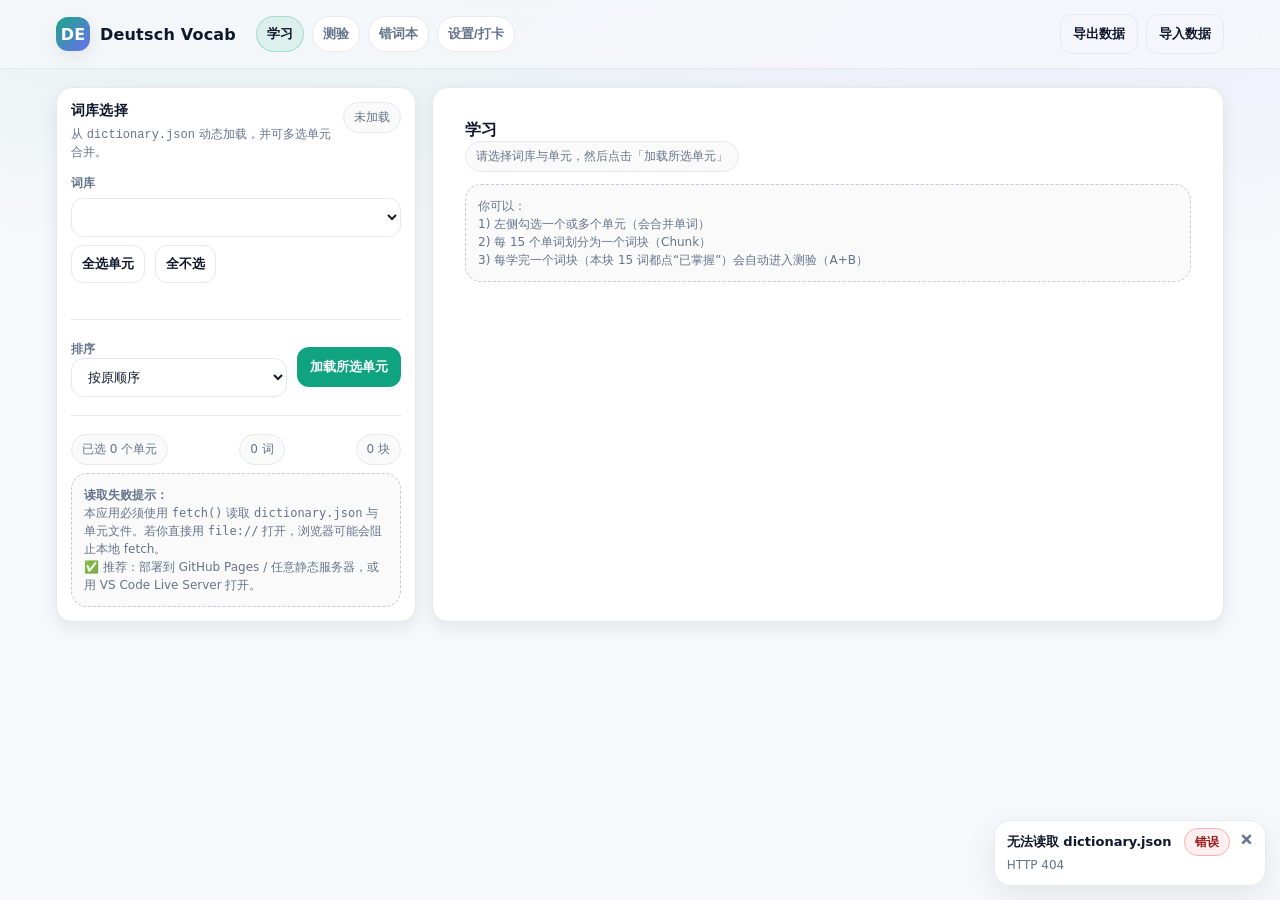
==== test/learn.html @ da299f9d "learn" ====
<!doctype html>
<html lang="zh-CN">
<head>
  <meta charset="utf-8" />
  <meta name="viewport" content="width=device-width,initial-scale=1" />
  <title>Deutsch Vocab · 德语背单词</title>
  <style>
    :root{
      --bg:#f7f8fb;
      --panel:#ffffff;
      --text:#0f172a;
      --muted:#64748b;
      --border:#e6e8ef;
      --shadow: 0 10px 30px rgba(2,6,23,.08);
      --shadow-sm: 0 6px 18px rgba(2,6,23,.08);
      --radius:16px;
      --radius-sm:12px;
      --accent:#10a37f;
      --danger:#ef4444;
      --warn:#f59e0b;
      --focus: 0 0 0 4px rgba(16,163,127,.18);
      --mono: ui-monospace, SFMono-Regular, Menlo, Monaco, Consolas, "Liberation Mono", "Courier New", monospace;
      --sans: ui-sans-serif, system-ui, -apple-system, Segoe UI, Roboto, Helvetica, Arial, "Apple Color Emoji", "Segoe UI Emoji";
    }

    *{box-sizing:border-box}
    html,body{height:100%}
    body{
      margin:0;
      font-family:var(--sans);
      color:var(--text);
      background: radial-gradient(1200px 600px at 20% -10%, rgba(16,163,127,.10), transparent 60%),
                  radial-gradient(1200px 600px at 80% -10%, rgba(99,102,241,.10), transparent 60%),
                  var(--bg);
    }

    .app{
      min-height:100%;
      display:flex;
      flex-direction:column;
    }

    /* Topbar */
    .topbar{
      position:sticky; top:0; z-index:20;
      background: rgba(247,248,251, .75);
      backdrop-filter: blur(10px);
      border-bottom: 1px solid var(--border);
    }
    .topbar-inner{
      max-width:1200px;
      margin:0 auto;
      padding:14px 16px;
      display:flex;
      align-items:center;
      gap:12px;
    }
    .brand{
      display:flex;
      align-items:center;
      gap:10px;
      font-weight:700;
      letter-spacing:.2px;
      white-space:nowrap;
    }
    .brand .logo{
      width:34px; height:34px;
      border-radius:12px;
      background: linear-gradient(135deg, rgba(16,163,127,.95), rgba(99,102,241,.95));
      box-shadow: var(--shadow-sm);
      display:grid; place-items:center;
      color:white;
      font-weight:800;
    }
    .tabs{
      margin-left:8px;
      display:flex;
      gap:8px;
      flex-wrap:wrap;
    }
    .tab{
      border:1px solid var(--border);
      background: var(--panel);
      padding:8px 10px;
      border-radius:999px;
      color:var(--muted);
      font-weight:600;
      cursor:pointer;
      transition: transform .12s ease, box-shadow .12s ease, background .12s ease, color .12s ease;
      user-select:none;
    }
    .tab:hover{ transform: translateY(-1px); box-shadow: var(--shadow-sm); }
    .tab[aria-selected="true"]{
      background: rgba(16,163,127,.10);
      border-color: rgba(16,163,127,.25);
      color: var(--text);
    }
    .top-actions{
      margin-left:auto;
      display:flex;
      gap:8px;
      align-items:center;
      flex-wrap:wrap;
      justify-content:flex-end;
    }

    /* Layout */
    .main{
      max-width:1200px;
      width:100%;
      margin:0 auto;
      padding:18px 16px 40px;
      display:grid;
      grid-template-columns: 360px 1fr;
      gap:16px;
    }

    @media (max-width: 980px){
      .main{ grid-template-columns: 1fr; }
      .topbar-inner{ gap:10px; }
      .tabs{ margin-left:0; }
      .top-actions{ width:100%; justify-content:flex-start; }
    }

    /* Panels / Cards */
    .panel{
      background: var(--panel);
      border:1px solid var(--border);
      border-radius: var(--radius);
      box-shadow: var(--shadow-sm);
    }
    .panel .hd{
      padding:14px 14px 0;
      display:flex;
      align-items:flex-start;
      justify-content:space-between;
      gap:12px;
    }
    .panel .hd h2{
      margin:0;
      font-size:14px;
      letter-spacing:.2px;
    }
    .panel .hd .sub{
      margin:6px 0 0;
      color:var(--muted);
      font-size:12px;
      line-height:1.4;
    }
    .panel .bd{ padding:14px; }

    .row{ display:flex; gap:10px; align-items:center; flex-wrap:wrap; }
    .col{ display:flex; flex-direction:column; gap:8px; }

    label{ font-size:12px; color:var(--muted); font-weight:600; }
    select, input[type="number"], input[type="text"]{
      width:100%;
      border:1px solid var(--border);
      border-radius: 12px;
      padding:10px 12px;
      background: white;
      outline:none;
      transition: box-shadow .12s ease, border-color .12s ease, transform .12s ease;
      color: var(--text);
    }
    select:focus, input:focus{
      border-color: rgba(16,163,127,.45);
      box-shadow: var(--focus);
    }

    button{
      border:1px solid var(--border);
      background: var(--panel);
      padding:10px 12px;
      border-radius: 12px;
      cursor:pointer;
      font-weight:650;
      color: var(--text);
      transition: transform .12s ease, box-shadow .12s ease, background .12s ease, border-color .12s ease, opacity .12s ease;
      user-select:none;
    }
    button:hover{ transform: translateY(-1px); box-shadow: var(--shadow-sm); }
    button:active{ transform: translateY(0px); box-shadow: none; }
    button:disabled{ opacity:.55; cursor:not-allowed; transform:none; box-shadow:none; }

    .btn-primary{
      background: var(--accent);
      border-color: rgba(16,163,127,.65);
      color:white;
    }
    .btn-primary:hover{ background: #0f946f; }
    .btn-danger{
      background: rgba(239,68,68,.10);
      border-color: rgba(239,68,68,.35);
      color:#b91c1c;
    }
    .btn-ghost{
      background: transparent;
    }

    /* Sidebar */
    .units{
      margin-top:10px;
      display:flex;
      flex-direction:column;
      gap:8px;
      max-height: 360px;
      overflow:auto;
      padding-right:6px;
    }
    .unit{
      border:1px solid var(--border);
      border-radius: 14px;
      padding:10px 10px;
      display:flex;
      gap:10px;
      align-items:flex-start;
      justify-content:space-between;
      transition: background .12s ease, border-color .12s ease;
    }
    .unit:hover{ background: rgba(2,6,23,.02); }
    .unit .left{
      display:flex;
      gap:10px;
      align-items:flex-start;
      min-width:0;
    }
    .unit input{ margin-top:2px; }
    .unit .meta{ min-width:0; }
    .unit .name{ font-weight:750; font-size:13px; white-space:nowrap; overflow:hidden; text-overflow:ellipsis; }
    .unit .desc{ margin-top:4px; color:var(--muted); font-size:12px; line-height:1.3; }
    .pill{
      white-space:nowrap;
      font-size:12px;
      color:var(--muted);
      border:1px solid var(--border);
      border-radius:999px;
      padding:6px 10px;
      background: rgba(2,6,23,.02);
    }
    .pill.ok{ color:#065f46; border-color: rgba(16,163,127,.35); background: rgba(16,163,127,.08); }
    .pill.bad{ color:#991b1b; border-color: rgba(239,68,68,.35); background: rgba(239,68,68,.08); }
    .pill.warn{ color:#7c2d12; border-color: rgba(245,158,11,.35); background: rgba(245,158,11,.10); }

    .divider{
      height:1px;
      background: var(--border);
      margin:10px 0;
    }

    /* Content */
    .content{
      padding:0;
      overflow:hidden;
    }
    .content .view{
      padding:16px;
    }
    .view-title{
      display:flex;
      gap:10px;
      align-items:flex-start;
      justify-content:space-between;
      flex-wrap:wrap;
      margin-bottom:12px;
    }
    .view-title h1{
      margin:0;
      font-size:16px;
      letter-spacing:.2px;
    }
    .view-title .meta{
      display:flex;
      gap:8px;
      flex-wrap:wrap;
      align-items:center;
      justify-content:flex-end;
    }

    /* Progress bar */
    .progress{
      width:100%;
      height:10px;
      border-radius:999px;
      background: rgba(2,6,23,.06);
      overflow:hidden;
      border:1px solid rgba(2,6,23,.06);
    }
    .progress > div{
      height:100%;
      width:0%;
      border-radius:999px;
      background: linear-gradient(90deg, rgba(16,163,127,.95), rgba(99,102,241,.85));
      transition: width .22s ease;
    }

    /* Word cards grid */
    .words{
      display:grid;
      grid-template-columns: repeat(3, minmax(0, 1fr));
      gap:10px;
    }
    @media (max-width: 980px){
      .words{ grid-template-columns: repeat(2, minmax(0, 1fr)); }
    }
    @media (max-width: 560px){
      .words{ grid-template-columns: 1fr; }
    }

    .word-card{
      border:1px solid var(--border);
      border-radius: 18px;
      background: white;
      box-shadow: none;
      padding:12px;
      transition: transform .12s ease, box-shadow .12s ease, border-color .12s ease;
      cursor:default;
      min-height: 110px;
      display:flex;
      flex-direction:column;
      gap:10px;
    }
    .word-card:hover{ transform: translateY(-1px); box-shadow: var(--shadow-sm); }
    .word-top{
      display:flex;
      gap:10px;
      align-items:flex-start;
      justify-content:space-between;
      cursor:pointer;
      user-select:none;
    }
    .word-de{
      font-weight:800;
      letter-spacing:.2px;
      line-height:1.15;
      font-size:15px;
      padding-right:10px;
      word-break: break-word;
    }
    .word-tags{ display:flex; gap:6px; flex-wrap:wrap; justify-content:flex-end; }
    .tag{
      font-size:11px;
      padding:4px 8px;
      border-radius:999px;
      border:1px solid var(--border);
      color:var(--muted);
      background: rgba(2,6,23,.02);
      white-space:nowrap;
    }
    .tag.learned{ color:#065f46; border-color: rgba(16,163,127,.35); background: rgba(16,163,127,.08); }
    .tag.wrong{ color:#991b1b; border-color: rgba(239,68,68,.35); background: rgba(239,68,68,.08); }

    .word-trans{
      display:none;
      color: var(--muted);
      font-size:12px;
      line-height:1.45;
      border-top:1px dashed rgba(100,116,139,.25);
      padding-top:10px;
      word-break: break-word;
    }
    .word-card.open .word-trans{ display:block; }

    .word-actions{
      margin-top:auto;
      display:flex;
      gap:8px;
      flex-wrap:wrap;
    }
    .btn-small{
      padding:9px 10px;
      border-radius: 12px;
      font-size: 13px;
    }
    .btn-learned{
      background: rgba(16,163,127,.10);
      border-color: rgba(16,163,127,.35);
      color:#065f46;
    }
    .btn-learned[disabled]{
      opacity:1;
      background: rgba(16,163,127,.14);
      border-color: rgba(16,163,127,.40);
      color:#065f46;
    }

    /* Quiz */
    .quiz-wrap{
      display:flex;
      flex-direction:column;
      gap:12px;
    }
    .quiz-card{
      border:1px solid var(--border);
      border-radius: var(--radius);
      background: white;
      box-shadow: var(--shadow-sm);
      padding:16px;
    }
    .quiz-head{
      display:flex;
      gap:12px;
      align-items:flex-start;
      justify-content:space-between;
      flex-wrap:wrap;
    }
    .quiz-head .title{
      margin:0;
      font-size:14px;
      font-weight:850;
      letter-spacing:.15px;
    }
    .quiz-head .small{
      color:var(--muted);
      font-size:12px;
      margin-top:6px;
    }
    .quiz-prompt{
      margin-top:10px;
      padding:14px;
      border:1px solid rgba(2,6,23,.06);
      border-radius: 16px;
      background: rgba(2,6,23,.02);
      font-family: var(--sans);
      font-weight:800;
      letter-spacing:.2px;
      line-height:1.25;
      font-size:16px;
      word-break: break-word;
    }
    .choices{
      margin-top:12px;
      display:grid;
      grid-template-columns: repeat(2, minmax(0, 1fr));
      gap:10px;
    }
    @media (max-width: 560px){
      .choices{ grid-template-columns: 1fr; }
    }
    .choice{
      text-align:left;
      padding:12px 12px;
      border-radius: 16px;
      border:1px solid var(--border);
      background: white;
      color: var(--text);
      font-weight:650;
      line-height:1.35;
      min-height: 48px;
      display:flex;
      align-items:center;
      gap:10px;
    }
    .choice .idx{
      width:26px; height:26px;
      border-radius:10px;
      border:1px solid var(--border);
      display:grid; place-items:center;
      color:var(--muted);
      font-weight:800;
      font-size:12px;
      flex:0 0 auto;
      background: rgba(2,6,23,.02);
    }
    .choice.correct{
      border-color: rgba(16,163,127,.45);
      background: rgba(16,163,127,.10);
    }
    .choice.wrong{
      border-color: rgba(239,68,68,.45);
      background: rgba(239,68,68,.10);
    }
    .choice.disabled{
      opacity:.55;
      cursor:not-allowed;
    }

    .summary-list{
      display:flex;
      flex-direction:column;
      gap:8px;
      margin-top:10px;
    }
    .summary-item{
      border:1px solid var(--border);
      border-radius: 14px;
      padding:10px 12px;
      display:flex;
      gap:10px;
      align-items:flex-start;
      justify-content:space-between;
      background: white;
    }
    .summary-item .a{
      min-width:0;
    }
    .summary-item .de{
      font-weight:850;
      word-break: break-word;
    }
    .summary-item .zh{
      margin-top:4px;
      color:var(--muted);
      font-size:12px;
      line-height:1.35;
      word-break: break-word;
    }

    /* Wrong words */
    .list{
      display:flex;
      flex-direction:column;
      gap:10px;
    }
    .list-item{
      border:1px solid var(--border);
      border-radius: 16px;
      padding:12px;
      background: white;
      display:flex;
      gap:12px;
      align-items:flex-start;
      justify-content:space-between;
    }
    .list-item .info{ min-width:0; }
    .list-item .info .de{ font-weight:850; word-break: break-word; }
    .list-item .info .zh{ margin-top:4px; color:var(--muted); font-size:12px; line-height:1.35; word-break: break-word; }
    .list-item .info .meta{ margin-top:8px; display:flex; gap:8px; flex-wrap:wrap; }
    .kpi{
      border:1px solid var(--border);
      border-radius: 999px;
      padding:6px 10px;
      font-size:12px;
      color:var(--muted);
      background: rgba(2,6,23,.02);
      white-space:nowrap;
    }

    /* Toast */
    .toast-wrap{
      position:fixed;
      inset:auto 14px 14px auto;
      z-index:50;
      display:flex;
      flex-direction:column;
      gap:10px;
      max-width:min(420px, calc(100vw - 28px));
    }
    .toast{
      border:1px solid var(--border);
      border-radius: 16px;
      padding:12px 12px;
      background: rgba(255,255,255,.92);
      backdrop-filter: blur(10px);
      box-shadow: var(--shadow);
      display:flex;
      gap:10px;
      align-items:flex-start;
      justify-content:space-between;
      animation: pop .18s ease;
    }
    @keyframes pop{ from{ transform:translateY(8px); opacity:0; } to{ transform:translateY(0); opacity:1; } }
    .toast .t{ font-weight:800; margin:0; font-size:13px; }
    .toast .m{ margin:6px 0 0; color:var(--muted); font-size:12px; line-height:1.35; }
    .toast .x{
      border:0; background:transparent; padding:0; cursor:pointer;
      color:var(--muted); font-weight:900;
    }

    /* Modal (import) */
    .modal-backdrop{
      position:fixed; inset:0;
      background: rgba(15,23,42,.45);
      backdrop-filter: blur(8px);
      display:none;
      align-items:center;
      justify-content:center;
      padding:16px;
      z-index:60;
    }
    .modal-backdrop.open{ display:flex; }
    .modal{
      width:min(560px, 100%);
      border-radius: 22px;
      background: white;
      border:1px solid var(--border);
      box-shadow: var(--shadow);
      overflow:hidden;
    }
    .modal .mh{
      padding:16px;
      border-bottom:1px solid var(--border);
      display:flex; align-items:center; justify-content:space-between; gap:10px;
    }
    .modal .mh h3{ margin:0; font-size:14px; font-weight:900; }
    .modal .mb{ padding:16px; display:flex; flex-direction:column; gap:10px; }
    .hint{
      border:1px dashed rgba(100,116,139,.35);
      background: rgba(2,6,23,.02);
      border-radius: 16px;
      padding:12px;
      color: var(--muted);
      font-size:12px;
      line-height:1.5;
    }

    @media (prefers-reduced-motion: reduce){
      *{ transition:none !important; animation:none !important; }
    }
  </style>
</head>
<body>
<div class="app">
  <header class="topbar">
    <div class="topbar-inner">
      <div class="brand" title="Deutsch Vocab">
        <div class="logo">DE</div>
        <div>Deutsch Vocab</div>
      </div>

      <div class="tabs" role="tablist" aria-label="主导航">
        <button class="tab" role="tab" data-view="study" aria-selected="true">学习</button>
        <button class="tab" role="tab" data-view="quiz" aria-selected="false">测验</button>
        <button class="tab" role="tab" data-view="wrong" aria-selected="false">错词本</button>
        <button class="tab" role="tab" data-view="settings" aria-selected="false">设置/打卡</button>
      </div>

      <div class="top-actions">
        <button id="btn-export" class="btn-ghost" title="导出所有本应用数据">导出数据</button>
        <button id="btn-import" class="btn-ghost" title="导入本应用数据">导入数据</button>
      </div>
    </div>
  </header>

  <div class="main">
    <!-- Sidebar -->
    <aside class="panel">
      <div class="hd">
        <div>
          <h2>词库选择</h2>
          <p class="sub">从 <span style="font-family:var(--mono)">dictionary.json</span> 动态加载，并可多选单元合并。</p>
        </div>
        <span class="pill" id="pill-status">未加载</span>
      </div>
      <div class="bd">
        <div class="col">
          <div class="col" style="gap:6px">
            <label for="sel-dict">词库</label>
            <select id="sel-dict"></select>
          </div>

          <div class="row">
            <button id="btn-select-all" class="btn-small">全选单元</button>
            <button id="btn-select-none" class="btn-small">全不选</button>
          </div>

          <div class="units" id="units"></div>

          <div class="divider"></div>

          <div class="row">
            <div style="flex:1; min-width:200px">
              <label for="sel-order">排序</label>
              <select id="sel-order">
                <option value="as-is">按原顺序</option>
                <option value="az">按字母 A→Z</option>
                <option value="za">按字母 Z→A</option>
                <option value="shuffle">乱序</option>
              </select>
            </div>
            <button id="btn-load" class="btn-primary" style="flex:0 0 auto">加载所选单元</button>
          </div>

          <div class="divider"></div>

          <div class="row" style="justify-content:space-between">
            <span class="pill" id="pill-selected">已选 0 个单元</span>
            <span class="pill" id="pill-words">0 词</span>
            <span class="pill" id="pill-chunks">0 块</span>
          </div>

          <div class="hint" id="hint-fetch" style="display:none">
            <b>读取失败提示：</b><br/>
            本应用必须使用 <code>fetch()</code> 读取 <code>dictionary.json</code> 与单元文件。若你直接用 <code>file://</code> 打开，浏览器可能会阻止本地 fetch。<br/>
            ✅ 推荐：部署到 GitHub Pages / 任意静态服务器，或用 VS Code Live Server 打开。
          </div>
        </div>
      </div>
    </aside>

    <!-- Content -->
    <main class="panel content">
      <div class="view" id="view-root"></div>
    </main>
  </div>

  <div class="toast-wrap" id="toast-wrap" aria-live="polite" aria-atomic="true"></div>

  <!-- Import modal -->
  <div class="modal-backdrop" id="modal-import">
    <div class="modal" role="dialog" aria-modal="true" aria-labelledby="import-title">
      <div class="mh">
        <h3 id="import-title">导入数据</h3>
        <button class="btn-ghost" id="import-close" aria-label="关闭">✕</button>
      </div>
      <div class="mb">
        <div class="hint">
          将导入你之前导出的 JSON 文件（仅覆盖 <code>de_vocab_*</code> 相关键）。导入后页面会自动刷新以应用数据。
        </div>
        <input type="file" id="import-file" accept="application/json" />
        <div class="row" style="justify-content:flex-end">
          <button id="import-cancel">取消</button>
          <button class="btn-primary" id="import-confirm">导入并刷新</button>
        </div>
      </div>
    </div>
  </div>

<script>
/** ===========================
 *  德语背单词网页 App（纯原生）
 *  需求函数（必须实现）见下方同名函数
 *  =========================== */

(() => {
  "use strict";

  /** ---------- Constants / Keys ---------- */
  const TZ = "Australia/Sydney";

  const LS_KEYS = {
    settings: "de_vocab_settings",
    progress: "de_vocab_progress_words",
    wrong: "de_vocab_quiz_wrong_words",
    stats: "de_vocab_quiz_stats",
    // daily log: de_vocab_daily_log_YYYY-MM-DD
  };

  const DEFAULT_SETTINGS = {
    goalType: "words",        // "words" | "chunks"
    goalValue: 30,
    lastDate: null,
    lastSelection: { dictId: null, unitIds: [], order: "as-is" }
  };

  /** ---------- State ---------- */
  const state = {
    dictMeta: null,
    selectedDictId: null,
    selectedUnitIds: new Set(),
    selectedOrder: "as-is",

    unitsByDict: new Map(),   // dictId -> units[]
    unitsIndex: new Map(),    // unitId -> unit meta {id,name,file,wordCount,...}

    unitWordsCache: new Map(),// unitFile -> word objects

    mergedWords: [],
    chunks: [],
    chunkIndex: 0,

    progress: {},             // wordKey -> { learnedAt }
    settings: structuredClone(DEFAULT_SETTINGS),

    quiz: null,               // { mode, words, i, correct, wrong, wrongItems, answered, chunkUID, poolWords, selectionSig, ... }
    view: "study"             // "study" | "quiz" | "wrong" | "settings"
  };

  /** ---------- DOM refs ---------- */
  const $ = (sel, root=document) => root.querySelector(sel);
  const $$ = (sel, root=document) => Array.from(root.querySelectorAll(sel));

  const elSelDict = $("#sel-dict");
  const elUnits = $("#units");
  const elBtnSelectAll = $("#btn-select-all");
  const elBtnSelectNone = $("#btn-select-none");
  const elBtnLoad = $("#btn-load");
  const elOrder = $("#sel-order");

  const elPillStatus = $("#pill-status");
  const elPillSelected = $("#pill-selected");
  const elPillWords = $("#pill-words");
  const elPillChunks = $("#pill-chunks");
  const elHintFetch = $("#hint-fetch");

  const elViewRoot = $("#view-root");
  const elToastWrap = $("#toast-wrap");

  const elModalImport = $("#modal-import");
  const elImportClose = $("#import-close");
  const elImportCancel = $("#import-cancel");
  const elImportConfirm = $("#import-confirm");
  const elImportFile = $("#import-file");

  /** ---------- Utilities ---------- */
  function formatSydneyDate(d = new Date()) {
    // YYYY-MM-DD in Australia/Sydney
    // Using Intl for stable format
    const parts = new Intl.DateTimeFormat("en-CA", {
      timeZone: TZ,
      year: "numeric",
      month: "2-digit",
      day: "2-digit"
    }).formatToParts(d);
    const get = (type) => parts.find(p => p.type === type)?.value;
    return `${get("year")}-${get("month")}-${get("day")}`;
  }
  function dailyLogKey(dateStr) {
    return `de_vocab_daily_log_${dateStr}`;
  }

  function readJSON(key, fallback) {
    try {
      const raw = localStorage.getItem(key);
      if (!raw) return fallback;
      return JSON.parse(raw);
    } catch {
      return fallback;
    }
  }
  function writeJSON(key, value) {
    localStorage.setItem(key, JSON.stringify(value));
  }

  function escapeHtml(s) {
    return String(s).replace(/[&<>"']/g, (c) => ({
      "&":"&amp;","<":"&lt;",">":"&gt;",'"':"&quot;","'":"&#39;"
    }[c]));
  }

  function toast(title, message="", tone="default") {
    const node = document.createElement("div");
    node.className = "toast";
    const pill = tone === "ok" ? "ok" : tone === "bad" ? "bad" : tone === "warn" ? "warn" : "";
    node.innerHTML = `
      <div style="min-width:0">
        <p class="t">${escapeHtml(title)} ${pill ? `<span class="pill ${pill}" style="margin-left:8px">${pill==="ok"?"OK":pill==="bad"?"错误":"提示"}</span>` : ""}</p>
        ${message ? `<p class="m">${escapeHtml(message)}</p>` : ""}
      </div>
      <button class="x" aria-label="关闭">✕</button>
    `;
    node.querySelector(".x").addEventListener("click", () => node.remove());
    elToastWrap.appendChild(node);
    setTimeout(() => { if (node.isConnected) node.remove(); }, 4200);
  }

  function hashString(str) {
    // small non-crypto hash for stable ids
    let h1 = 0x811c9dc5;
    for (let i=0; i<str.length; i++){
      h1 ^= str.charCodeAt(i);
      h1 = (h1 + ((h1<<1)+(h1<<4)+(h1<<7)+(h1<<8)+(h1<<24))) >>> 0;
    }
    return ("0000000" + (h1 >>> 0).toString(16)).slice(-8);
  }

  function wordKeyOf(word) {
    const t = Array.isArray(word.trans) ? word.trans.join("\n") : String(word.trans ?? "");
    return "w_" + hashString(`${word.name}\n${t}`.trim());
  }

  function displayTrans(word) {
    const arr = Array.isArray(word.trans) ? word.trans : [String(word.trans ?? "")];
    const cleaned = arr.map(s => String(s).trim()).filter(Boolean);
    return cleaned.length ? cleaned.join(" / ") : "（无释义）";
  }

  function shuffle(arr) {
    const a = arr.slice();
    for (let i=a.length-1; i>0; i--) {
      const j = Math.floor(Math.random()*(i+1));
      [a[i], a[j]] = [a[j], a[i]];
    }
    return a;
  }

  function uniqBy(arr, keyFn) {
    const seen = new Set();
    const out = [];
    for (const x of arr) {
      const k = keyFn(x);
      if (seen.has(k)) continue;
      seen.add(k);
      out.push(x);
    }
    return out;
  }

  /** ---------- Storage API (required) ---------- */
  function saveSetting() {
    writeJSON(LS_KEYS.settings, state.settings);
  }
  function loadSetting() {
    const s = readJSON(LS_KEYS.settings, structuredClone(DEFAULT_SETTINGS));
    state.settings = Object.assign(structuredClone(DEFAULT_SETTINGS), s || {});
    if (!state.settings.lastSelection) state.settings.lastSelection = structuredClone(DEFAULT_SETTINGS.lastSelection);
    return state.settings;
  }
  function saveProgress() {
    writeJSON(LS_KEYS.progress, state.progress);
  }
  function loadProgress() {
    state.progress = readJSON(LS_KEYS.progress, {});
    if (!state.progress || typeof state.progress !== "object") state.progress = {};
    return state.progress;
  }

  function ensureDailyLog() {
    const today = formatSydneyDate();
    if (state.settings.lastDate !== today) {
      state.settings.lastDate = today;
      saveSetting();
      // create daily log if not present
      const key = dailyLogKey(today);
      const existing = readJSON(key, null);
      if (!existing) {
        const fresh = {
          date: today,
          goalType: state.settings.goalType,
          goalValue: state.settings.goalValue,
          learnedWordsCount: 0,
          learnedChunksCount: 0,
          learnedWordKeys: [],
          chunksCompleted: {}, // chunkUID -> ts
          createdAt: Date.now()
        };
        writeJSON(key, fresh);
      }
    } else {
      // still ensure today's exists
      const key = dailyLogKey(today);
      if (!readJSON(key, null)) {
        writeJSON(key, {
          date: today,
          goalType: state.settings.goalType,
          goalValue: state.settings.goalValue,
          learnedWordsCount: 0,
          learnedChunksCount: 0,
          learnedWordKeys: [],
          chunksCompleted: {},
          createdAt: Date.now()
        });
      }
    }
  }

  function readTodayLog() {
    const today = formatSydneyDate();
    return readJSON(dailyLogKey(today), {
      date: today,
      goalType: state.settings.goalType,
      goalValue: state.settings.goalValue,
      learnedWordsCount: 0,
      learnedChunksCount: 0,
      learnedWordKeys: [],
      chunksCompleted: {},
      createdAt: Date.now()
    });
  }
  function writeTodayLog(log) {
    writeJSON(dailyLogKey(formatSydneyDate()), log);
  }

  /** ---------- Data loading (required) ---------- */
  async function loadDictionary() {
    // MUST fetch()
    try {
      const res = await fetch("dictionary.json", { cache: "no-store" });
      if (!res.ok) throw new Error(`HTTP ${res.status}`);
      const data = await res.json();
      state.dictMeta = data;
      elHintFetch.style.display = "none";
      return data;
    } catch (e) {
      elHintFetch.style.display = "block";
      toast("无法读取 dictionary.json", String(e?.message || e), "bad");
      throw e;
    }
  }

  async function loadUnitWords(unitFile) {
    // MUST fetch()
    if (state.unitWordsCache.has(unitFile)) return state.unitWordsCache.get(unitFile);
    try {
      const res = await fetch(unitFile, { cache: "no-store" });
      if (!res.ok) throw new Error(`HTTP ${res.status}`);
      const arr = await res.json();
      if (!Array.isArray(arr)) throw new Error("单元 JSON 格式应为数组");
      const mapped = arr.map((w, idx) => ({
        name: String(w.name ?? "").trim(),
        trans: Array.isArray(w.trans) ? w.trans.map(x => String(x)) : [String(w.trans ?? "")],
        _idx: idx
      })).filter(w => w.name);
      state.unitWordsCache.set(unitFile, mapped);
      elHintFetch.style.display = "none";
      return mapped;
    } catch (e) {
      elHintFetch.style.display = "block";
      toast(`无法读取 ${unitFile}`, String(e?.message || e), "bad");
      throw e;
    }
  }

  async function mergeWords() {
    // Merge selected units into state.mergedWords (de-dup by wordKey)
    const dict = getSelectedDict();
    if (!dict) {
      state.mergedWords = [];
      return [];
    }
    const unitMetas = dict.units.filter(u => state.selectedUnitIds.has(u.id));
    const all = [];
    for (const u of unitMetas) {
      const words = await loadUnitWords(u.file);
      for (const w of words) {
        const word = {
          name: w.name,
          trans: w.trans,
          unitId: u.id,
          unitName: u.name || u.id,
          file: u.file
        };
        word.wordKey = wordKeyOf(word);
        all.push(word);
      }
    }
    // de-dup, keep first occurrence (preserve order)
    let merged = [];
    const seen = new Set();
    for (const w of all) {
      if (seen.has(w.wordKey)) continue;
      seen.add(w.wordKey);
      merged.push(w);
    }

    // apply ordering
    const order = state.selectedOrder;
    if (order === "az") {
      merged = merged.slice().sort((a,b) => a.name.localeCompare(b.name, "de"));
    } else if (order === "za") {
      merged = merged.slice().sort((a,b) => b.name.localeCompare(a.name, "de"));
    } else if (order === "shuffle") {
      merged = shuffle(merged);
    }

    state.mergedWords = merged;

    const chunks = createChunks(merged, 15);
    state.chunks = chunks;
    state.chunkIndex = 0;

    updateSidebarPills();
    elPillStatus.textContent = merged.length ? "已加载" : "未加载";
    elPillStatus.className = "pill " + (merged.length ? "ok" : "");

    return merged;
  }

  /** ---------- Chunk (required) ---------- */
  function createChunks(wordList, size=15) {
    const chunks = [];
    for (let i=0; i<wordList.length; i+=size) {
      chunks.push(wordList.slice(i, i+size));
    }
    return chunks;
  }

  function getSelectedDict() {
    if (!state.dictMeta?.dictionaries?.length) return null;
    return state.dictMeta.dictionaries.find(d => d.id === state.selectedDictId) || null;
  }

  function selectionSignature() {
    const units = Array.from(state.selectedUnitIds).sort();
    return `${state.selectedDictId || "?"}::${units.join("+") || "none"}::${state.selectedOrder}`;
  }

  function chunkUIDFor(chunkIndex, chunkWords) {
    const sig = selectionSignature();
    const body = chunkWords.map(w => w.wordKey).join("|");
    return `${sig}::chunk${chunkIndex+1}::${hashString(body)}`;
  }

  /** ---------- Study view (required) ---------- */
  function renderWordCard(word) {
    const learned = !!state.progress[word.wordKey];
    const wrongMap = readJSON(LS_KEYS.wrong, {});
    const isWrong = !!wrongMap?.[word.wordKey];

    const card = document.createElement("div");
    card.className = "word-card";
    card.dataset.wordkey = word.wordKey;

    card.innerHTML = `
      <div class="word-top" role="button" tabindex="0" aria-expanded="false" title="点击展开/收起释义">
        <div class="word-de">${escapeHtml(word.name)}</div>
        <div class="word-tags">
          ${learned ? `<span class="tag learned">已掌握</span>` : ``}
          ${isWrong ? `<span class="tag wrong">错词本</span>` : ``}
          <span class="tag">${escapeHtml(word.unitId)}</span>
        </div>
      </div>
      <div class="word-trans">
        ${escapeHtml(displayTrans(word))}
      </div>
      <div class="word-actions">
        <button class="btn-small btn-learned" data-act="learn" ${learned ? "disabled" : ""}>${learned ? "✓ 已掌握" : "已掌握"}</button>
        <button class="btn-small btn-danger" data-act="mark-wrong">标记错词</button>
      </div>
    `;

    const top = card.querySelector(".word-top");
    const toggle = () => {
      const open = card.classList.toggle("open");
      top.setAttribute("aria-expanded", open ? "true" : "false");
    };
    top.addEventListener("click", toggle);
    top.addEventListener("keydown", (e) => {
      if (e.key === "Enter" || e.key === " ") { e.preventDefault(); toggle(); }
    });

    card.addEventListener("click", (e) => {
      const btn = e.target.closest("button[data-act]");
      if (!btn) return;
      const act = btn.dataset.act;
      const k = word.wordKey;
      if (act === "learn") {
        markWordLearned(k);
      } else if (act === "mark-wrong") {
        // add to wrong words book (study-mark also allowed)
        addWrongWords([word], { source: "study" });
        toast("已加入错词本", word.name, "warn");
        // refresh tags
        renderChunk();
      }
      e.stopPropagation();
    });

    return card;
  }

  function markWordLearned(wordKey) {
    if (state.progress[wordKey]) return; // no undo (keeps daily stats consistent)
    state.progress[wordKey] = { learnedAt: Date.now() };
    saveProgress();

    // daily log
    const log = readTodayLog();
    if (!log.learnedWordKeys.includes(wordKey)) {
      log.learnedWordKeys.push(wordKey);
      log.learnedWordsCount = log.learnedWordKeys.length;
      writeTodayLog(log);
    }

    // if chunk fully learned -> mark chunk completed in daily log + auto start quiz
    const chunk = state.chunks[state.chunkIndex] || [];
    const allLearned = chunk.length > 0 && chunk.every(w => !!state.progress[w.wordKey]);
    if (allLearned) {
      const uid = chunkUIDFor(state.chunkIndex, chunk);
      if (!log.chunksCompleted[uid]) {
        log.chunksCompleted[uid] = Date.now();
        log.learnedChunksCount = Object.keys(log.chunksCompleted).length;
        writeTodayLog(log);
      }
      updateSidebarPills();
      renderChunk(); // refresh UI first
      toast("本块完成 ✅", "将自动进入测验（模式A → 模式B）", "ok");
      // Auto enter quiz
      setTimeout(() => startChunkQuiz(), 450);
      return;
    }

    updateSidebarPills();
    renderChunk();
  }

  function renderChunk() {
    const totalChunks = state.chunks.length;
    if (!totalChunks) {
      elViewRoot.innerHTML = `
        <div class="view">
          <div class="view-title">
            <div>
              <h1>学习</h1>
              <div class="pill">请选择词库与单元，然后点击「加载所选单元」</div>
            </div>
          </div>
          <div class="hint">
            你可以：<br/>
            1) 左侧勾选一个或多个单元（会合并单词）<br/>
            2) 每 15 个单词划分为一个词块（Chunk）<br/>
            3) 每学完一个词块（本块 15 词都点“已掌握”）会自动进入测验（A+B）<br/>
          </div>
        </div>
      `;
      return;
    }

    const idx = state.chunkIndex;
    const chunk = state.chunks[idx];
    const learnedCountInChunk = chunk.filter(w => !!state.progress[w.wordKey]).length;
    const chunkDone = learnedCountInChunk === chunk.length;

    const today = readTodayLog();
    const goalType = state.settings.goalType;
    const goalValue = Math.max(1, Number(state.settings.goalValue) || 1);
    const cur = goalType === "words" ? (today.learnedWordsCount || 0) : (today.learnedChunksCount || 0);
    const pct = Math.min(100, Math.round((cur / goalValue) * 100));

    const chunkUID = chunkUIDFor(idx, chunk);

    elViewRoot.innerHTML = `
      <div class="view">
        <div class="view-title">
          <div>
            <h1>学习 · 词块 ${idx+1} / ${totalChunks}</h1>
            <div class="row" style="margin-top:6px">
              <span class="pill">${escapeHtml(selectionSignature())}</span>
              <span class="pill ${chunkDone ? "ok" : ""}">本块已掌握 ${learnedCountInChunk}/${chunk.length}</span>
              <span class="pill">本块ID：${escapeHtml(chunkUID.slice(0, 22))}…</span>
            </div>
          </div>
          <div class="meta">
            <button id="btn-prev-chunk" ${idx===0 ? "disabled" : ""}>上一块</button>
            <button id="btn-next-chunk" ${idx===totalChunks-1 ? "disabled" : ""}>下一块</button>
            <div class="row" style="gap:8px">
              <input id="inp-jump" type="number" min="1" max="${totalChunks}" value="${idx+1}" style="width:86px" />
              <button id="btn-jump">跳转</button>
            </div>
          </div>
        </div>

        <div class="panel" style="border:none; box-shadow:none; background:transparent">
          <div class="row" style="justify-content:space-between; align-items:flex-end; gap:12px">
            <div style="flex:1; min-width:240px">
              <div class="row" style="justify-content:space-between; margin-bottom:8px">
                <span class="pill">今日目标：${escapeHtml(goalType==="words" ? "词数" : "词块")} × ${goalValue}</span>
                <span class="pill ${pct>=100 ? "ok" : ""}">今日进度：${cur}/${goalValue}（${pct}%）</span>
              </div>
              <div class="progress" aria-label="今日打卡进度条"><div style="width:${pct}%"></div></div>
            </div>
            <div class="row" style="justify-content:flex-end">
              <button id="btn-start-quiz" class="btn-primary">开始测验（A+B）</button>
              <button id="btn-finish-chunk" class="${chunkDone ? "btn-primary" : ""}">完成本块学习</button>
            </div>
          </div>

          <div class="divider"></div>

          <div class="words" id="words"></div>
        </div>
      </div>
    `;

    const wordsWrap = $("#words", elViewRoot);
    const frag = document.createDocumentFragment();
    for (const w of chunk) frag.appendChild(renderWordCard(w));
    wordsWrap.appendChild(frag);

    $("#btn-prev-chunk", elViewRoot).addEventListener("click", () => { state.chunkIndex--; renderChunk(); });
    $("#btn-next-chunk", elViewRoot).addEventListener("click", () => { state.chunkIndex++; renderChunk(); });
    $("#btn-jump", elViewRoot).addEventListener("click", () => {
      const v = Number($("#inp-jump", elViewRoot).value || 1);
      const n = Math.max(1, Math.min(totalChunks, v));
      state.chunkIndex = n - 1;
      renderChunk();
    });

    $("#btn-start-quiz", elViewRoot).addEventListener("click", () => startChunkQuiz());
    $("#btn-finish-chunk", elViewRoot).addEventListener("click", () => {
      // Consider this as "学完一个词块" → start quiz, even if not all marked learned
      toast("进入测验", "模式A（德→中）结束后自动进入模式B（中→德）", "ok");
      startChunkQuiz();
    });
  }

  /** ---------- Quiz (required) ---------- */
  function startChunkQuiz() {
    const chunk = state.chunks[state.chunkIndex] || [];
    if (!chunk.length) return;
    const uid = chunkUIDFor(state.chunkIndex, chunk);

    // pool words used as distractors: prefer whole merged list
    const pool = (state.mergedWords && state.mergedWords.length) ? state.mergedWords : chunk;

    state.quiz = {
      mode: "A",                 // A: de->zh, B: zh->de
      words: chunk.slice(),
      i: 0,
      correct: 0,
      wrong: 0,
      wrongItems: [],            // {wordKey, name, trans, mode}
      answered: false,
      chunkUID: uid,
      poolWords: pool.slice(),
      selectionSig: selectionSignature(),
      lastAnswer: null
    };

    setView("quiz");
    startQuizModeA();
  }

  function startQuizModeA() {
    if (!state.quiz) return;
    state.quiz.mode = "A";
    state.quiz.i = 0;
    state.quiz.answered = false;
    state.quiz.lastAnswer = null;
    renderQuizPage();
  }

  function startQuizModeB() {
    if (!state.quiz) return;
    state.quiz.mode = "B";
    state.quiz.i = 0;
    state.quiz.answered = false;
    state.quiz.lastAnswer = null;
    renderQuizPage();
  }

  function generateChoices(questionWord, mode) {
    // mode A: de -> zh options
    // mode B: zh -> de options
    const pool = state.quiz?.poolWords || state.mergedWords || [];
    const correct = (mode === "A")
      ? displayTrans(questionWord)
      : questionWord.name;

    let optionPool = [];
    if (mode === "A") {
      optionPool = pool.map(w => displayTrans(w));
    } else {
      optionPool = pool.map(w => w.name);
    }
    optionPool = optionPool.map(s => String(s).trim()).filter(Boolean);

    // de-dup with correct included
    const uniquePool = Array.from(new Set(optionPool));
    const distractors = uniquePool.filter(x => x !== correct);

    const picked = shuffle(distractors).slice(0, 5);
    const choices = shuffle([correct, ...picked]);

    // Ensure exactly 6 displayed (pad with disabled dummy)
    while (choices.length < 6) choices.push("（无更多选项）");
    return { correct, choices };
  }

  function renderQuizPage() {
    if (!state.quiz) {
      elViewRoot.innerHTML = `
        <div class="view">
          <div class="view-title">
            <div>
              <h1>测验</h1>
              <div class="pill">当前没有进行中的测验。请先在「学习」中加载单元并进入词块。</div>
            </div>
          </div>
        </div>
      `;
      return;
    }

    const q = state.quiz;
    const total = q.words.length;
    const curWord = q.words[q.i];
    const mode = q.mode;

    const modeName = mode === "A" ? "模式 A：德语 → 中文（6选1）" : "模式 B：中文 → 德语（6选1）";
    const prompt = mode === "A" ? curWord.name : displayTrans(curWord);

    const { correct, choices } = generateChoices(curWord, mode);

    elViewRoot.innerHTML = `
      <div class="view">
        <div class="view-title">
          <div>
            <h1>测验 · ${escapeHtml(modeName)}</h1>
            <div class="row" style="margin-top:6px">
              <span class="pill">题目 ${q.i+1} / ${total}</span>
              <span class="pill">当前词块：${escapeHtml(q.chunkUID.slice(0, 22))}…</span>
              <span class="pill ${q.wrong ? "warn" : ""}">正确 ${q.correct} · 错误 ${q.wrong}</span>
            </div>
          </div>
          <div class="meta">
            <button id="btn-quit-quiz">退出测验</button>
          </div>
        </div>

        <div class="quiz-wrap">
          <div class="quiz-card">
            <div class="quiz-head">
              <div>
                <div class="title">请选出正确答案</div>
                <div class="small">点击选项立即判分（显示对/错），然后进入下一题。</div>
              </div>
              <div class="row">
                <span class="pill">${mode === "A" ? "题干：德语" : "题干：中文"}</span>
                <span class="pill">${mode === "A" ? "选项：中文释义" : "选项：德语单词"}</span>
              </div>
            </div>

            <div class="quiz-prompt">${escapeHtml(prompt)}</div>

            <div class="choices" id="choices">
              ${choices.map((c, i) => `
                <button class="choice" data-choice="${escapeHtml(c)}" data-idx="${i}">
                  <span class="idx">${i+1}</span>
                  <span>${escapeHtml(c)}</span>
                </button>
              `).join("")}
            </div>

            <div class="row" style="margin-top:12px; justify-content:flex-end">
              <button id="btn-next-q" disabled>下一题</button>
            </div>
          </div>
        </div>
      </div>
    `;

    $("#btn-quit-quiz", elViewRoot).addEventListener("click", () => {
      state.quiz = null;
      toast("已退出测验", "你可以回到学习区继续。", "warn");
      setView("study");
    });

    const choicesWrap = $("#choices", elViewRoot);
    const btnNext = $("#btn-next-q", elViewRoot);

    const lockChoices = () => {
      $$(".choice", choicesWrap).forEach(b => b.disabled = true);
    };

    const markResult = (chosen) => {
      const all = $$(".choice", choicesWrap);
      all.forEach(btn => {
        const val = btn.getAttribute("data-choice");
        if (val === "（无更多选项）") {
          btn.classList.add("disabled");
          btn.disabled = true;
        }
      });

      // highlight correct / wrong
      all.forEach(btn => {
        const val = btn.getAttribute("data-choice");
        if (val === correct) btn.classList.add("correct");
        if (val === chosen && chosen !== correct) btn.classList.add("wrong");
      });
    };

    const goNext = () => {
      if (!state.quiz) return;
      state.quiz.answered = false;
      state.quiz.lastAnswer = null;
      state.quiz.i++;

      if (state.quiz.i >= total) {
        // mode A -> mode B, mode B -> summary
        if (state.quiz.mode === "A") {
          toast("模式 A 完成", "自动进入模式 B（中文→德语）", "ok");
          startQuizModeB();
        } else {
          renderQuizSummary();
        }
        return;
      }
      renderQuizPage();
    };

    btnNext.addEventListener("click", goNext);

    choicesWrap.addEventListener("click", (e) => {
      const btn = e.target.closest(".choice");
      if (!btn || btn.disabled) return;
      if (state.quiz.answered) return;
      const chosen = btn.getAttribute("data-choice");

      // ignore dummy choice
      if (chosen === "（无更多选项）") return;

      state.quiz.answered = true;
      state.quiz.lastAnswer = { chosen, correct };

      // scoring
      const isCorrect = chosen === correct;
      if (isCorrect) state.quiz.correct++;
      else {
        state.quiz.wrong++;
        state.quiz.wrongItems.push({
          wordKey: curWord.wordKey,
          name: curWord.name,
          trans: curWord.trans,
          mode: state.quiz.mode
        });
      }

      lockChoices();
      markResult(chosen);
      btnNext.disabled = false;

      // auto-next after a short delay
      setTimeout(() => { if ($("#btn-next-q", elViewRoot)) goNext(); }, 650);
    });
  }

  function renderQuizSummary() {
    if (!state.quiz) return;

    const q = state.quiz;
    const total = q.words.length * 2; // A + B total questions (conceptually)
    const answered = q.correct + q.wrong;

    // persist chunk stats
    const stats = readJSON(LS_KEYS.stats, {});
    const prev = stats[q.chunkUID] || { attempts: 0, bestCorrect: 0, lastCorrect: 0, lastAt: null };
    const curCorrect = q.correct;
    const updated = {
      attempts: (prev.attempts || 0) + 1,
      bestCorrect: Math.max(prev.bestCorrect || 0, curCorrect),
      lastCorrect: curCorrect,
      lastAt: Date.now(),
      selectionSig: q.selectionSig
    };
    stats[q.chunkUID] = updated;
    writeJSON(LS_KEYS.stats, stats);

    const uniqueWrong = uniqBy(q.wrongItems, x => x.wordKey);

    elViewRoot.innerHTML = `
      <div class="view">
        <div class="view-title">
          <div>
            <h1>测验总结</h1>
            <div class="row" style="margin-top:6px">
              <span class="pill ok">正确：${q.correct}</span>
              <span class="pill ${q.wrong ? "warn" : "ok"}">错误：${q.wrong}</span>
              <span class="pill">本次作答：${answered}（A+B）</span>
            </div>
          </div>
          <div class="meta">
            <button id="btn-back-study">返回学习</button>
          </div>
        </div>

        <div class="quiz-card">
          <div class="row" style="justify-content:space-between; gap:10px">
            <div class="row">
              <span class="pill">词块：${escapeHtml(q.chunkUID.slice(0, 22))}…</span>
              <span class="pill">统计：第 ${updated.attempts} 次测验 · 最佳正确 ${updated.bestCorrect}</span>
            </div>
            <div class="row" style="justify-content:flex-end">
              <button id="btn-retry">重新测验</button>
              <button id="btn-next-chunk" ${state.chunkIndex >= state.chunks.length-1 ? "disabled" : ""}>下一词块</button>
              <button id="btn-add-wrong" class="btn-danger" ${uniqueWrong.length ? "" : "disabled"}>加入错词本</button>
            </div>
          </div>

          <div class="divider"></div>

          <div class="row" style="justify-content:space-between">
            <div><b>错题列表</b> <span class="pill">${uniqueWrong.length} 个词</span></div>
            <div class="pill">提示：可在「错词本」中进行专项测验（A+B）</div>
          </div>

          <div class="summary-list" id="wrong-list">
            ${uniqueWrong.length ? uniqueWrong.map(it => `
              <div class="summary-item">
                <div class="a">
                  <div class="de">${escapeHtml(it.name)}</div>
                  <div class="zh">${escapeHtml(displayTrans(it))}</div>
                </div>
                <span class="pill ${it.mode==="A" ? "warn" : ""}">${it.mode==="A" ? "错于A" : "错于B"}</span>
              </div>
            `).join("") : `<div class="hint">没有错题！你太强了。可以直接进入下一词块继续学习。</div>`}
          </div>
        </div>
      </div>
    `;

    $("#btn-back-study", elViewRoot).addEventListener("click", () => {
      state.quiz = null;
      setView("study");
    });
    $("#btn-retry", elViewRoot).addEventListener("click", () => {
      // restart same chunk quiz
      const words = (state.chunks[state.chunkIndex] || []).slice();
      const uid = chunkUIDFor(state.chunkIndex, words);
      state.quiz = {
        mode: "A",
        words,
        i: 0,
        correct: 0,
        wrong: 0,
        wrongItems: [],
        answered: false,
        chunkUID: uid,
        poolWords: (state.mergedWords && state.mergedWords.length) ? state.mergedWords.slice() : words,
        selectionSig: selectionSignature(),
        lastAnswer: null
      };
      startQuizModeA();
    });
    $("#btn-next-chunk", elViewRoot).addEventListener("click", () => {
      state.quiz = null;
      if (state.chunkIndex < state.chunks.length-1) state.chunkIndex++;
      setView("study");
    });
    $("#btn-add-wrong", elViewRoot).addEventListener("click", () => {
      addWrongWords(uniqueWrong, { source: "quiz" });
      toast("已加入错词本", `共 ${uniqueWrong.length} 个词`, "ok");
      // keep summary but update buttons
      renderQuizSummary();
    });
  }

  function addWrongWords(words, { source="quiz" } = {}) {
    const wrongMap = readJSON(LS_KEYS.wrong, {});
    for (const w of words) {
      const k = w.wordKey || wordKeyOf(w);
      const prev = wrongMap[k] || null;
      wrongMap[k] = {
        wordKey: k,
        name: w.name,
        trans: Array.isArray(w.trans) ? w.trans : [String(w.trans ?? "")],
        wrongCount: (prev?.wrongCount || 0) + 1,
        lastWrongAt: Date.now(),
        source
      };
    }
    writeJSON(LS_KEYS.wrong, wrongMap);
  }

  /** ---------- Wrong words (required) ---------- */
  function renderWrongWords() {
    const wrongMap = readJSON(LS_KEYS.wrong, {});
    const entries = Object.values(wrongMap || {}).sort((a,b) => (b.lastWrongAt||0) - (a.lastWrongAt||0));

    elViewRoot.innerHTML = `
      <div class="view">
        <div class="view-title">
          <div>
            <h1>错词本</h1>
            <div class="row" style="margin-top:6px">
              <span class="pill ${entries.length ? "warn" : "ok"}">共 ${entries.length} 个错词</span>
              <span class="pill">localStorage：<span style="font-family:var(--mono)">${escapeHtml(LS_KEYS.wrong)}</span></span>
            </div>
          </div>
          <div class="meta">
            <input id="wrong-search" type="text" placeholder="搜索：德语 / 中文" style="width:220px" />
            <button id="btn-wrong-quiz" class="btn-primary" ${entries.length ? "" : "disabled"}>错词专项测验（A+B）</button>
            <button id="btn-wrong-clear" class="btn-danger" ${entries.length ? "" : "disabled"}>清空错词本</button>
          </div>
        </div>

        <div class="list" id="wrong-list">
          ${entries.length ? entries.map(it => `
            <div class="list-item" data-k="${escapeHtml(it.wordKey)}">
              <div class="info">
                <div class="de">${escapeHtml(it.name)}</div>
                <div class="zh">${escapeHtml((it.trans||[]).join(" / "))}</div>
                <div class="meta">
                  <span class="kpi">错次数：${it.wrongCount || 0}</span>
                  <span class="kpi">最近：${it.lastWrongAt ? new Date(it.lastWrongAt).toLocaleString() : "—"}</span>
                  <span class="kpi">来源：${escapeHtml(it.source || "—")}</span>
                </div>
              </div>
              <div class="row" style="justify-content:flex-end">
                <button class="btn-small btn-danger" data-act="del">删除</button>
              </div>
            </div>
          `).join("") : `<div class="hint">暂无错词。你可以在测验总结页点击「加入错词本」，或在学习卡片里「标记错词」。</div>`}
        </div>
      </div>
    `;

    const list = $("#wrong-list", elViewRoot);
    const inp = $("#wrong-search", elViewRoot);

    list.addEventListener("click", (e) => {
      const btn = e.target.closest("button[data-act]");
      if (!btn) return;
      const item = e.target.closest(".list-item");
      if (!item) return;
      const k = item.dataset.k;
      const map = readJSON(LS_KEYS.wrong, {});
      delete map[k];
      writeJSON(LS_KEYS.wrong, map);
      toast("已删除错词", k, "ok");
      renderWrongWords();
    });

    inp.addEventListener("input", () => {
      const q = inp.value.trim().toLowerCase();
      $$(".list-item", list).forEach(it => {
        const de = it.querySelector(".de")?.textContent?.toLowerCase() || "";
        const zh = it.querySelector(".zh")?.textContent?.toLowerCase() || "";
        it.style.display = (!q || de.includes(q) || zh.includes(q)) ? "" : "none";
      });
    });

    $("#btn-wrong-clear", elViewRoot).addEventListener("click", () => {
      if (!confirm("确定清空错词本吗？此操作不可撤销。")) return;
      writeJSON(LS_KEYS.wrong, {});
      toast("已清空错词本", "", "ok");
      renderWrongWords();
    });

    $("#btn-wrong-quiz", elViewRoot).addEventListener("click", () => startWrongWordsQuiz());
  }

  function startWrongWordsQuiz() {
    const wrongMap = readJSON(LS_KEYS.wrong, {});
    const wrongWords = Object.values(wrongMap || {}).map(it => ({
      wordKey: it.wordKey,
      name: it.name,
      trans: it.trans
    }));

    if (!wrongWords.length) {
      toast("错词本为空", "先加入一些错词再来测验吧。", "warn");
      return;
    }

    // For wrong quiz, pool should include wrongWords + current mergedWords if available to create decent distractors
    const pool = uniqBy([...(state.mergedWords||[]), ...wrongWords], w => (w.wordKey || wordKeyOf(w)));

    // We quiz by chunks of 15 wrong words; start from first chunk
    const chunks = createChunks(wrongWords, 15);
    const idx = 0;
    const chunk = chunks[idx];

    state.quiz = {
      mode: "A",
      words: chunk.slice(),
      i: 0,
      correct: 0,
      wrong: 0,
      wrongItems: [],
      answered: false,
      chunkUID: `wrongbook::chunk${idx+1}::${hashString(chunk.map(w => w.wordKey).join("|"))}`,
      poolWords: pool.slice(),
      selectionSig: "wrongbook",
      lastAnswer: null,
      _wrongbook: { all: wrongWords, chunks, chunkIndex: idx }
    };

    setView("quiz");
    startQuizModeA();
  }

  /** ---------- Settings / Punch-in (required: settings+daily log) ---------- */
  function renderSettings() {
    const today = readTodayLog();
    const goalType = state.settings.goalType;
    const goalValue = Math.max(1, Number(state.settings.goalValue) || 1);

    const cur = goalType === "words" ? (today.learnedWordsCount || 0) : (today.learnedChunksCount || 0);
    const pct = Math.min(100, Math.round((cur / goalValue) * 100));
    const done = pct >= 100;

    const stats = readJSON(LS_KEYS.stats, {});
    const statsCount = Object.keys(stats || {}).length;
    const wrongMap = readJSON(LS_KEYS.wrong, {});
    const wrongCount = Object.keys(wrongMap || {}).length;
    const progressCount = Object.keys(state.progress || {}).length;

    elViewRoot.innerHTML = `
      <div class="view">
        <div class="view-title">
          <div>
            <h1>设置 / 打卡</h1>
            <div class="row" style="margin-top:6px">
              <span class="pill">今日：${escapeHtml(today.date)}</span>
              <span class="pill ${done ? "ok" : ""}">打卡：${done ? "已完成 ✅" : "未完成"}</span>
              <span class="pill">已掌握总词：${progressCount}</span>
              <span class="pill">错词：${wrongCount}</span>
              <span class="pill">测验记录：${statsCount}</span>
            </div>
          </div>
          <div class="meta">
            <button id="btn-clear-all" class="btn-danger">清空全部数据</button>
          </div>
        </div>

        <div class="quiz-card">
          <div class="row" style="gap:14px; align-items:flex-end">
            <div style="flex:1; min-width:220px">
              <label>每日目标类型</label>
              <select id="set-goal-type">
                <option value="words" ${goalType==="words" ? "selected" : ""}>每日目标词数</option>
                <option value="chunks" ${goalType==="chunks" ? "selected" : ""}>每日目标词块数</option>
              </select>
            </div>
            <div style="width:200px; min-width:160px">
              <label>目标数值</label>
              <input id="set-goal-value" type="number" min="1" value="${goalValue}" />
            </div>
            <button id="btn-save-settings" class="btn-primary">保存设置</button>
          </div>

          <div class="divider"></div>

          <div class="row" style="justify-content:space-between; margin-bottom:8px">
            <span class="pill">今日目标：${escapeHtml(goalType==="words" ? "词数" : "词块")} × ${goalValue}</span>
            <span class="pill ${done ? "ok" : ""}">今日进度：${cur}/${goalValue}（${pct}%）</span>
          </div>
          <div class="progress"><div style="width:${pct}%"></div></div>

          <div class="divider"></div>

          <div class="hint">
            <b>localStorage 键设计（本应用使用）：</b><br/>
            <code>${escapeHtml(LS_KEYS.settings)}</code>：用户每日目标设置<br/>
            <code>de_vocab_daily_log_YYYY-MM-DD</code>：今日学习统计（每天自动刷新）<br/>
            <code>${escapeHtml(LS_KEYS.progress)}</code>：所有已掌握单词<br/>
            <code>${escapeHtml(LS_KEYS.wrong)}</code>：错题及错误次数<br/>
            <code>${escapeHtml(LS_KEYS.stats)}</code>：每个词块测验统计
          </div>
        </div>
      </div>
    `;

    $("#btn-save-settings", elViewRoot).addEventListener("click", () => {
      const t = $("#set-goal-type", elViewRoot).value;
      const v = Math.max(1, Number($("#set-goal-value", elViewRoot).value || 1));
      state.settings.goalType = (t === "chunks") ? "chunks" : "words";
      state.settings.goalValue = v;
      saveSetting();

      // sync today's log goal fields (non-destructive)
      const log = readTodayLog();
      log.goalType = state.settings.goalType;
      log.goalValue = state.settings.goalValue;
      writeTodayLog(log);

      toast("设置已保存", `${state.settings.goalType==="words" ? "每日词数" : "每日词块"}：${state.settings.goalValue}`, "ok");
      renderSettings();
      updateSidebarPills();
    });

    $("#btn-clear-all", elViewRoot).addEventListener("click", () => {
      if (!confirm("确定清空全部 de_vocab_* 数据吗？此操作不可撤销。")) return;
      const keys = [];
      for (let i=0; i<localStorage.length; i++) {
        const k = localStorage.key(i);
        if (k && k.startsWith("de_vocab_")) keys.push(k);
      }
      keys.forEach(k => localStorage.removeItem(k));
      toast("已清空全部数据", "页面将刷新以重置状态。", "warn");
      setTimeout(() => location.reload(), 350);
    });
  }

  /** ---------- View routing ---------- */
  function setView(view) {
    state.view = view;
    // tab UI
    $$(".tab").forEach(t => t.setAttribute("aria-selected", (t.dataset.view === view) ? "true" : "false"));

    if (view === "study") renderChunk();
    else if (view === "quiz") {
      if (state.quiz) renderQuizPage();
      else {
        elViewRoot.innerHTML = `
          <div class="view">
            <div class="view-title">
              <div>
                <h1>测验</h1>
                <div class="pill">当前没有进行中的测验。请在「学习」完成词块后自动进入，或手动点「开始测验」。</div>
              </div>
            </div>
          </div>
        `;
      }
    }
    else if (view === "wrong") renderWrongWords();
    else if (view === "settings") renderSettings();
  }

  /** ---------- Sidebar rendering ---------- */
  function updateSidebarPills() {
    const countUnits = state.selectedUnitIds.size;
    elPillSelected.textContent = `已选 ${countUnits} 个单元`;

    const words = state.mergedWords.length;
    const chunks = state.chunks.length;
    elPillWords.textContent = `${words} 词`;
    elPillChunks.textContent = `${chunks} 块`;

    // quick daily goal progress in status pill
    const today = readTodayLog();
    const goalType = state.settings.goalType;
    const goalValue = Math.max(1, Number(state.settings.goalValue) || 1);
    const cur = goalType === "words" ? (today.learnedWordsCount || 0) : (today.learnedChunksCount || 0);
    const pct = Math.min(100, Math.round((cur / goalValue) * 100));

    if (words) {
      elPillStatus.textContent = `已加载 · 今日 ${pct}%`;
      elPillStatus.className = "pill " + (pct>=100 ? "ok" : "");
    } else {
      elPillStatus.textContent = "未加载";
      elPillStatus.className = "pill";
    }
  }

  function renderSidebarDictionaries() {
    const data = state.dictMeta;
    const dicts = (data && Array.isArray(data.dictionaries)) ? data.dictionaries : [];
    elSelDict.innerHTML = dicts.map(d => {
      const title = d.name ? `${d.id} · ${d.name}` : d.id;
      return `<option value="${escapeHtml(d.id)}">${escapeHtml(title)}</option>`;
    }).join("");

    // restore selection
    const lastDict = state.settings?.lastSelection?.dictId;
    const pick = dicts.find(d => d.id === lastDict) ? lastDict : (dicts[0]?.id || null);
    if (pick) elSelDict.value = pick;
    state.selectedDictId = pick;

    renderUnitsForSelectedDict();
  }

  function renderUnitsForSelectedDict() {
    const dict = getSelectedDict();
    if (!dict) {
      elUnits.innerHTML = `<div class="hint">dictionary.json 中未找到词库。</div>`;
      return;
    }

    // build index map for quick access
    state.unitsIndex.clear();
    for (const u of dict.units || []) state.unitsIndex.set(u.id, u);

    // restore unit selection (only for this dict)
    state.selectedUnitIds.clear();
    const lastSel = state.settings?.lastSelection;
    const lastUnits = Array.isArray(lastSel?.unitIds) ? lastSel.unitIds : [];
    const sameDict = lastSel?.dictId === dict.id;
    if (sameDict) {
      for (const id of lastUnits) if (state.unitsIndex.has(id)) state.selectedUnitIds.add(id);
    }

    // if nothing selected, preselect first unit for friendliness
    if (state.selectedUnitIds.size === 0 && dict.units?.length) state.selectedUnitIds.add(dict.units[0].id);

    // order restore
    const lastOrder = lastSel?.order || "as-is";
    state.selectedOrder = lastOrder;
    elOrder.value = state.selectedOrder;

    elUnits.innerHTML = (dict.units || []).map(u => {
      const checked = state.selectedUnitIds.has(u.id);
      return `
        <div class="unit">
          <div class="left">
            <input type="checkbox" ${checked ? "checked" : ""} data-unit-id="${escapeHtml(u.id)}" />
            <div class="meta">
              <div class="name">${escapeHtml(u.name || u.id)}</div>
              <div class="desc">${escapeHtml(u.file)} · 约 ${u.wordCount ?? "?"} 词</div>
            </div>
          </div>
          <span class="pill">${escapeHtml(u.id)}</span>
        </div>
      `;
    }).join("");

    // footer pills
    updateSidebarPills();
  }

  /** ---------- Export / Import ---------- */
  function exportData() {
    const payload = {
      exportedAt: new Date().toISOString(),
      version: 1,
      keys: {}
    };
    for (let i=0; i<localStorage.length; i++) {
      const k = localStorage.key(i);
      if (!k) continue;
      if (!k.startsWith("de_vocab_")) continue;
      payload.keys[k] = localStorage.getItem(k);
    }
    const blob = new Blob([JSON.stringify(payload, null, 2)], { type: "application/json;charset=utf-8" });
    const a = document.createElement("a");
    a.href = URL.createObjectURL(blob);
    a.download = `de_vocab_export_${formatSydneyDate()}.json`;
    document.body.appendChild(a);
    a.click();
    a.remove();
    setTimeout(() => URL.revokeObjectURL(a.href), 800);
    toast("已导出数据", a.download, "ok");
  }

  function openImportModal() {
    elImportFile.value = "";
    elModalImport.classList.add("open");
  }
  function closeImportModal() {
    elModalImport.classList.remove("open");
  }

  async function importDataAndReload(file) {
    if (!file) {
      toast("未选择文件", "请选择导出的 JSON 文件。", "warn");
      return;
    }
    try {
      const text = await file.text();
      const data = JSON.parse(text);
      if (!data || typeof data !== "object" || !data.keys) throw new Error("导入文件格式不正确（缺少 keys）");

      // overwrite only de_vocab_*
      const keys = data.keys;
      for (const [k, v] of Object.entries(keys)) {
        if (!k.startsWith("de_vocab_")) continue;
        if (typeof v !== "string") continue;
        localStorage.setItem(k, v);
      }

      toast("导入成功", "页面将刷新以应用数据。", "ok");
      setTimeout(() => location.reload(), 350);
    } catch (e) {
      toast("导入失败", String(e?.message || e), "bad");
    }
  }

  /** ---------- Events ---------- */
  function bindEvents() {
    // tabs
    $$(".tab").forEach(t => t.addEventListener("click", () => setView(t.dataset.view)));

    // dict selection
    elSelDict.addEventListener("change", () => {
      state.selectedDictId = elSelDict.value;
      // reset cache? keep cache
      // update selection restore -> none
      state.selectedUnitIds.clear();
      renderUnitsForSelectedDict();
      updateSidebarPills();
      // also clear loaded words
      state.mergedWords = [];
      state.chunks = [];
      state.chunkIndex = 0;
      elPillStatus.textContent = "未加载";
      elPillStatus.className = "pill";
      setView("study");
    });

    // unit checkbox selection (delegation)
    elUnits.addEventListener("change", (e) => {
      const cb = e.target.closest('input[type="checkbox"][data-unit-id]');
      if (!cb) return;
      const id = cb.dataset.unitId;
      if (cb.checked) state.selectedUnitIds.add(id);
      else state.selectedUnitIds.delete(id);
      updateSidebarPills();
    });

    elBtnSelectAll.addEventListener("click", () => {
      const dict = getSelectedDict();
      if (!dict) return;
      state.selectedUnitIds = new Set((dict.units || []).map(u => u.id));
      renderUnitsForSelectedDict();
      updateSidebarPills();
    });

    elBtnSelectNone.addEventListener("click", () => {
      state.selectedUnitIds.clear();
      renderUnitsForSelectedDict();
      updateSidebarPills();
    });

    elOrder.addEventListener("change", () => {
      state.selectedOrder = elOrder.value;
      updateSidebarPills();
    });

    elBtnLoad.addEventListener("click", async () => {
      if (!state.selectedDictId) {
        toast("请先选择词库", "", "warn");
        return;
      }
      if (state.selectedUnitIds.size === 0) {
        toast("请至少选择 1 个单元", "", "warn");
        return;
      }

      // persist selection to settings
      state.settings.lastSelection = {
        dictId: state.selectedDictId,
        unitIds: Array.from(state.selectedUnitIds),
        order: state.selectedOrder
      };
      saveSetting();

      elBtnLoad.disabled = true;
      elBtnLoad.textContent = "加载中…";
      try {
        await mergeWords();
        toast("加载完成", `共 ${state.mergedWords.length} 词，${state.chunks.length} 块`, "ok");
        setView("study");
      } finally {
        elBtnLoad.disabled = false;
        elBtnLoad.textContent = "加载所选单元";
      }
    });

    // export/import
    $("#btn-export").addEventListener("click", exportData);
    $("#btn-import").addEventListener("click", openImportModal);

    // modal events
    elImportClose.addEventListener("click", closeImportModal);
    elImportCancel.addEventListener("click", closeImportModal);
    elModalImport.addEventListener("click", (e) => {
      if (e.target === elModalImport) closeImportModal();
    });
    elImportConfirm.addEventListener("click", async () => {
      const file = elImportFile.files?.[0] || null;
      closeImportModal();
      await importDataAndReload(file);
    });
  }

  /** ---------- Init ---------- */
  async function init() {
    loadSetting();
    loadProgress();
    ensureDailyLog();
    updateSidebarPills();

    bindEvents();

    try {
      await loadDictionary();
      renderSidebarDictionaries();

      // Auto-load last selection if possible (nice UX)
      const last = state.settings.lastSelection;
      if (last?.dictId) {
        state.selectedDictId = last.dictId;
        if (elSelDict.querySelector(`option[value="${CSS.escape(last.dictId)}"]`)) {
          elSelDict.value = last.dictId;
          renderUnitsForSelectedDict();
          // apply last order
          state.selectedOrder = last.order || "as-is";
          elOrder.value = state.selectedOrder;

          // attempt auto-load immediately
          await mergeWords();
          toast("已恢复上次学习", `共 ${state.mergedWords.length} 词，${state.chunks.length} 块`, "ok");
        }
      }
    } catch {
      // loadDictionary already toasted; show study placeholder
    } finally {
      setView("study");
    }
  }

  init();
  // expose required functions to window for inspection/debugging
  window.loadDictionary = loadDictionary;
  window.loadUnitWords = loadUnitWords;
  window.mergeWords = mergeWords;
  window.createChunks = createChunks;
  window.renderChunk = renderChunk;
  window.renderWordCard = renderWordCard;
  window.markWordLearned = markWordLearned;
  window.startQuizModeA = startQuizModeA;
  window.startQuizModeB = startQuizModeB;
  window.generateChoices = generateChoices;
  window.renderQuizPage = renderQuizPage;
  window.renderQuizSummary = renderQuizSummary;
  window.saveSetting = saveSetting;
  window.loadSetting = loadSetting;
  window.saveProgress = saveProgress;
  window.loadProgress = loadProgress;
  window.renderWrongWords = renderWrongWords;
  window.startWrongWordsQuiz = startWrongWordsQuiz;

})();
</script>
</div>
</body>
</html>
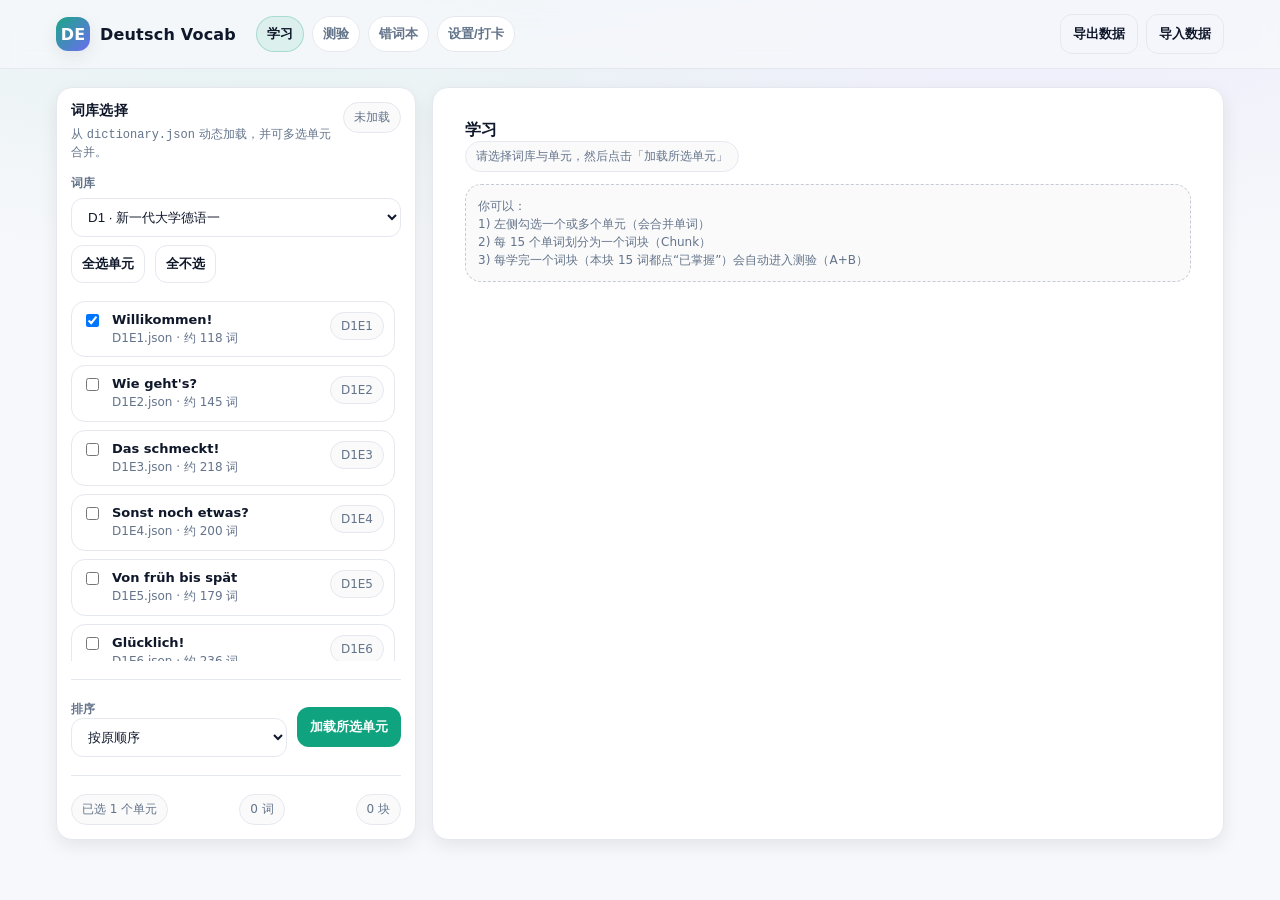
==== commit 6da111ed: "D2" ====
(no text change in the page or its own stylesheets)
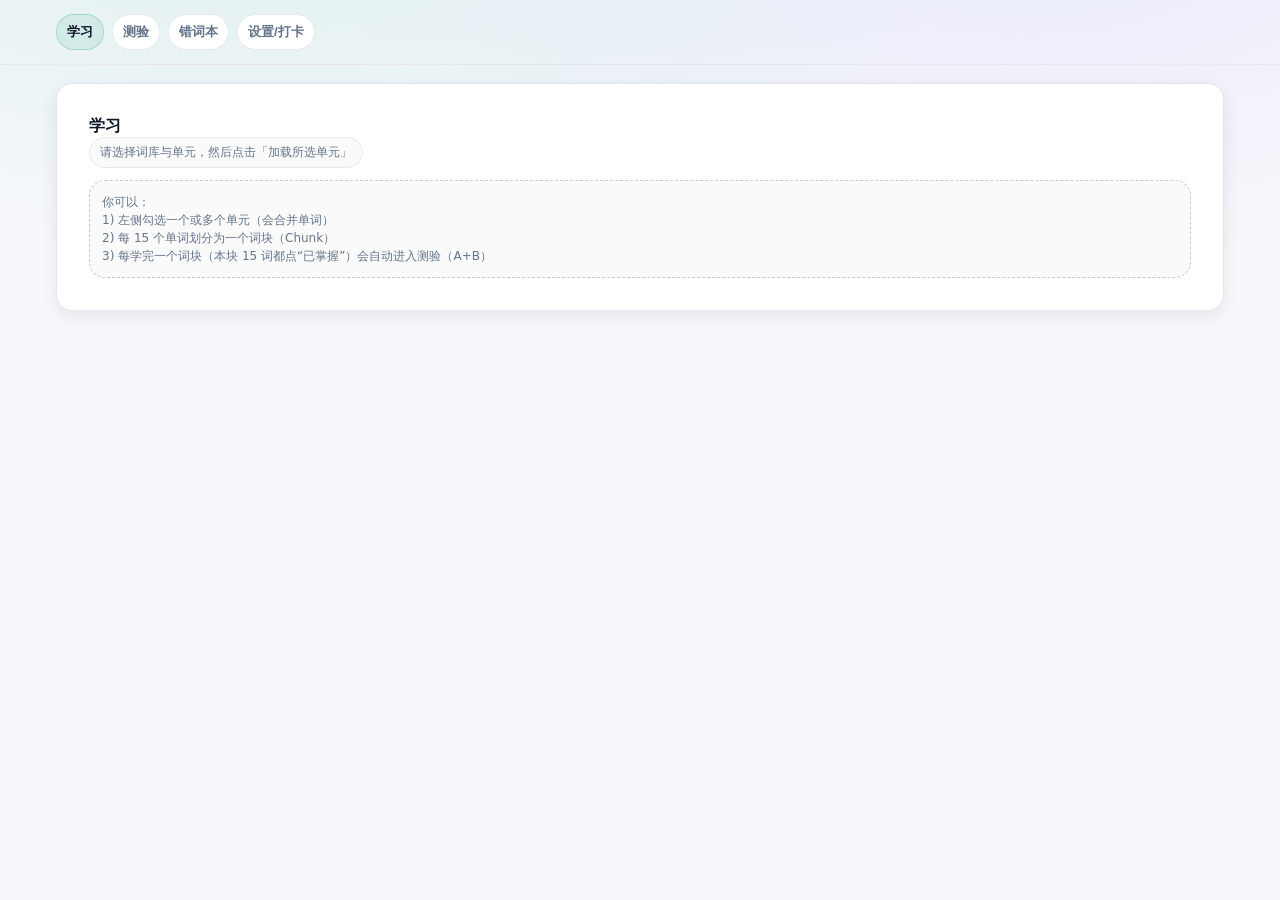
==== commit 3c33a6c2: "Refactor code structure for improved readability and maintainability" ====
--- a/test/learn.html
+++ b/test/learn.html
@@ -4,637 +4,34 @@
   <meta charset="utf-8" />
   <meta name="viewport" content="width=device-width,initial-scale=1" />
   <title>Deutsch Vocab · 德语背单词</title>
-  <style>
-    :root{
-      --bg:#f7f8fb;
-      --panel:#ffffff;
-      --text:#0f172a;
-      --muted:#64748b;
-      --border:#e6e8ef;
-      --shadow: 0 10px 30px rgba(2,6,23,.08);
-      --shadow-sm: 0 6px 18px rgba(2,6,23,.08);
-      --radius:16px;
-      --radius-sm:12px;
-      --accent:#10a37f;
-      --danger:#ef4444;
-      --warn:#f59e0b;
-      --focus: 0 0 0 4px rgba(16,163,127,.18);
-      --mono: ui-monospace, SFMono-Regular, Menlo, Monaco, Consolas, "Liberation Mono", "Courier New", monospace;
-      --sans: ui-sans-serif, system-ui, -apple-system, Segoe UI, Roboto, Helvetica, Arial, "Apple Color Emoji", "Segoe UI Emoji";
-    }
-
-    *{box-sizing:border-box}
-    html,body{height:100%}
-    body{
-      margin:0;
-      font-family:var(--sans);
-      color:var(--text);
-      background: radial-gradient(1200px 600px at 20% -10%, rgba(16,163,127,.10), transparent 60%),
-                  radial-gradient(1200px 600px at 80% -10%, rgba(99,102,241,.10), transparent 60%),
-                  var(--bg);
-    }
-
-    .app{
-      min-height:100%;
-      display:flex;
-      flex-direction:column;
-    }
-
-    /* Topbar */
-    .topbar{
-      position:sticky; top:0; z-index:20;
-      background: rgba(247,248,251, .75);
-      backdrop-filter: blur(10px);
-      border-bottom: 1px solid var(--border);
-    }
-    .topbar-inner{
-      max-width:1200px;
-      margin:0 auto;
-      padding:14px 16px;
-      display:flex;
-      align-items:center;
-      gap:12px;
-    }
-    .brand{
-      display:flex;
-      align-items:center;
-      gap:10px;
-      font-weight:700;
-      letter-spacing:.2px;
-      white-space:nowrap;
-    }
-    .brand .logo{
-      width:34px; height:34px;
-      border-radius:12px;
-      background: linear-gradient(135deg, rgba(16,163,127,.95), rgba(99,102,241,.95));
-      box-shadow: var(--shadow-sm);
-      display:grid; place-items:center;
-      color:white;
-      font-weight:800;
-    }
-    .tabs{
-      margin-left:8px;
-      display:flex;
-      gap:8px;
-      flex-wrap:wrap;
-    }
-    .tab{
-      border:1px solid var(--border);
-      background: var(--panel);
-      padding:8px 10px;
-      border-radius:999px;
-      color:var(--muted);
-      font-weight:600;
-      cursor:pointer;
-      transition: transform .12s ease, box-shadow .12s ease, background .12s ease, color .12s ease;
-      user-select:none;
-    }
-    .tab:hover{ transform: translateY(-1px); box-shadow: var(--shadow-sm); }
-    .tab[aria-selected="true"]{
-      background: rgba(16,163,127,.10);
-      border-color: rgba(16,163,127,.25);
-      color: var(--text);
-    }
-    .top-actions{
-      margin-left:auto;
-      display:flex;
-      gap:8px;
-      align-items:center;
-      flex-wrap:wrap;
-      justify-content:flex-end;
-    }
-
-    /* Layout */
-    .main{
-      max-width:1200px;
-      width:100%;
-      margin:0 auto;
-      padding:18px 16px 40px;
-      display:grid;
-      grid-template-columns: 360px 1fr;
-      gap:16px;
-    }
-
-    @media (max-width: 980px){
-      .main{ grid-template-columns: 1fr; }
-      .topbar-inner{ gap:10px; }
-      .tabs{ margin-left:0; }
-      .top-actions{ width:100%; justify-content:flex-start; }
-    }
-
-    /* Panels / Cards */
-    .panel{
-      background: var(--panel);
-      border:1px solid var(--border);
-      border-radius: var(--radius);
-      box-shadow: var(--shadow-sm);
-    }
-    .panel .hd{
-      padding:14px 14px 0;
-      display:flex;
-      align-items:flex-start;
-      justify-content:space-between;
-      gap:12px;
-    }
-    .panel .hd h2{
-      margin:0;
-      font-size:14px;
-      letter-spacing:.2px;
-    }
-    .panel .hd .sub{
-      margin:6px 0 0;
-      color:var(--muted);
-      font-size:12px;
-      line-height:1.4;
-    }
-    .panel .bd{ padding:14px; }
-
-    .row{ display:flex; gap:10px; align-items:center; flex-wrap:wrap; }
-    .col{ display:flex; flex-direction:column; gap:8px; }
-
-    label{ font-size:12px; color:var(--muted); font-weight:600; }
-    select, input[type="number"], input[type="text"]{
-      width:100%;
-      border:1px solid var(--border);
-      border-radius: 12px;
-      padding:10px 12px;
-      background: white;
-      outline:none;
-      transition: box-shadow .12s ease, border-color .12s ease, transform .12s ease;
-      color: var(--text);
-    }
-    select:focus, input:focus{
-      border-color: rgba(16,163,127,.45);
-      box-shadow: var(--focus);
-    }
-
-    button{
-      border:1px solid var(--border);
-      background: var(--panel);
-      padding:10px 12px;
-      border-radius: 12px;
-      cursor:pointer;
-      font-weight:650;
-      color: var(--text);
-      transition: transform .12s ease, box-shadow .12s ease, background .12s ease, border-color .12s ease, opacity .12s ease;
-      user-select:none;
-    }
-    button:hover{ transform: translateY(-1px); box-shadow: var(--shadow-sm); }
-    button:active{ transform: translateY(0px); box-shadow: none; }
-    button:disabled{ opacity:.55; cursor:not-allowed; transform:none; box-shadow:none; }
-
-    .btn-primary{
-      background: var(--accent);
-      border-color: rgba(16,163,127,.65);
-      color:white;
-    }
-    .btn-primary:hover{ background: #0f946f; }
-    .btn-danger{
-      background: rgba(239,68,68,.10);
-      border-color: rgba(239,68,68,.35);
-      color:#b91c1c;
-    }
-    .btn-ghost{
-      background: transparent;
-    }
-
-    /* Sidebar */
-    .units{
-      margin-top:10px;
-      display:flex;
-      flex-direction:column;
-      gap:8px;
-      max-height: 360px;
-      overflow:auto;
-      padding-right:6px;
-    }
-    .unit{
-      border:1px solid var(--border);
-      border-radius: 14px;
-      padding:10px 10px;
-      display:flex;
-      gap:10px;
-      align-items:flex-start;
-      justify-content:space-between;
-      transition: background .12s ease, border-color .12s ease;
-    }
-    .unit:hover{ background: rgba(2,6,23,.02); }
-    .unit .left{
-      display:flex;
-      gap:10px;
-      align-items:flex-start;
-      min-width:0;
-    }
-    .unit input{ margin-top:2px; }
-    .unit .meta{ min-width:0; }
-    .unit .name{ font-weight:750; font-size:13px; white-space:nowrap; overflow:hidden; text-overflow:ellipsis; }
-    .unit .desc{ margin-top:4px; color:var(--muted); font-size:12px; line-height:1.3; }
-    .pill{
-      white-space:nowrap;
-      font-size:12px;
-      color:var(--muted);
-      border:1px solid var(--border);
-      border-radius:999px;
-      padding:6px 10px;
-      background: rgba(2,6,23,.02);
-    }
-    .pill.ok{ color:#065f46; border-color: rgba(16,163,127,.35); background: rgba(16,163,127,.08); }
-    .pill.bad{ color:#991b1b; border-color: rgba(239,68,68,.35); background: rgba(239,68,68,.08); }
-    .pill.warn{ color:#7c2d12; border-color: rgba(245,158,11,.35); background: rgba(245,158,11,.10); }
-
-    .divider{
-      height:1px;
-      background: var(--border);
-      margin:10px 0;
-    }
-
-    /* Content */
-    .content{
-      padding:0;
-      overflow:hidden;
-    }
-    .content .view{
-      padding:16px;
-    }
-    .view-title{
-      display:flex;
-      gap:10px;
-      align-items:flex-start;
-      justify-content:space-between;
-      flex-wrap:wrap;
-      margin-bottom:12px;
-    }
-    .view-title h1{
-      margin:0;
-      font-size:16px;
-      letter-spacing:.2px;
-    }
-    .view-title .meta{
-      display:flex;
-      gap:8px;
-      flex-wrap:wrap;
-      align-items:center;
-      justify-content:flex-end;
-    }
-
-    /* Progress bar */
-    .progress{
-      width:100%;
-      height:10px;
-      border-radius:999px;
-      background: rgba(2,6,23,.06);
-      overflow:hidden;
-      border:1px solid rgba(2,6,23,.06);
-    }
-    .progress > div{
-      height:100%;
-      width:0%;
-      border-radius:999px;
-      background: linear-gradient(90deg, rgba(16,163,127,.95), rgba(99,102,241,.85));
-      transition: width .22s ease;
-    }
-
-    /* Word cards grid */
-    .words{
-      display:grid;
-      grid-template-columns: repeat(3, minmax(0, 1fr));
-      gap:10px;
-    }
-    @media (max-width: 980px){
-      .words{ grid-template-columns: repeat(2, minmax(0, 1fr)); }
-    }
-    @media (max-width: 560px){
-      .words{ grid-template-columns: 1fr; }
-    }
-
-    .word-card{
-      border:1px solid var(--border);
-      border-radius: 18px;
-      background: white;
-      box-shadow: none;
-      padding:12px;
-      transition: transform .12s ease, box-shadow .12s ease, border-color .12s ease;
-      cursor:default;
-      min-height: 110px;
-      display:flex;
-      flex-direction:column;
-      gap:10px;
-    }
-    .word-card:hover{ transform: translateY(-1px); box-shadow: var(--shadow-sm); }
-    .word-top{
-      display:flex;
-      gap:10px;
-      align-items:flex-start;
-      justify-content:space-between;
-      cursor:pointer;
-      user-select:none;
-    }
-    .word-de{
-      font-weight:800;
-      letter-spacing:.2px;
-      line-height:1.15;
-      font-size:15px;
-      padding-right:10px;
-      word-break: break-word;
-    }
-    .word-tags{ display:flex; gap:6px; flex-wrap:wrap; justify-content:flex-end; }
-    .tag{
-      font-size:11px;
-      padding:4px 8px;
-      border-radius:999px;
-      border:1px solid var(--border);
-      color:var(--muted);
-      background: rgba(2,6,23,.02);
-      white-space:nowrap;
-    }
-    .tag.learned{ color:#065f46; border-color: rgba(16,163,127,.35); background: rgba(16,163,127,.08); }
-    .tag.wrong{ color:#991b1b; border-color: rgba(239,68,68,.35); background: rgba(239,68,68,.08); }
-
-    .word-trans{
-      display:none;
-      color: var(--muted);
-      font-size:12px;
-      line-height:1.45;
-      border-top:1px dashed rgba(100,116,139,.25);
-      padding-top:10px;
-      word-break: break-word;
-    }
-    .word-card.open .word-trans{ display:block; }
-
-    .word-actions{
-      margin-top:auto;
-      display:flex;
-      gap:8px;
-      flex-wrap:wrap;
-    }
-    .btn-small{
-      padding:9px 10px;
-      border-radius: 12px;
-      font-size: 13px;
-    }
-    .btn-learned{
-      background: rgba(16,163,127,.10);
-      border-color: rgba(16,163,127,.35);
-      color:#065f46;
-    }
-    .btn-learned[disabled]{
-      opacity:1;
-      background: rgba(16,163,127,.14);
-      border-color: rgba(16,163,127,.40);
-      color:#065f46;
-    }
-
-    /* Quiz */
-    .quiz-wrap{
-      display:flex;
-      flex-direction:column;
-      gap:12px;
-    }
-    .quiz-card{
-      border:1px solid var(--border);
-      border-radius: var(--radius);
-      background: white;
-      box-shadow: var(--shadow-sm);
-      padding:16px;
-    }
-    .quiz-head{
-      display:flex;
-      gap:12px;
-      align-items:flex-start;
-      justify-content:space-between;
-      flex-wrap:wrap;
-    }
-    .quiz-head .title{
-      margin:0;
-      font-size:14px;
-      font-weight:850;
-      letter-spacing:.15px;
-    }
-    .quiz-head .small{
-      color:var(--muted);
-      font-size:12px;
-      margin-top:6px;
-    }
-    .quiz-prompt{
-      margin-top:10px;
-      padding:14px;
-      border:1px solid rgba(2,6,23,.06);
-      border-radius: 16px;
-      background: rgba(2,6,23,.02);
-      font-family: var(--sans);
-      font-weight:800;
-      letter-spacing:.2px;
-      line-height:1.25;
-      font-size:16px;
-      word-break: break-word;
-    }
-    .choices{
-      margin-top:12px;
-      display:grid;
-      grid-template-columns: repeat(2, minmax(0, 1fr));
-      gap:10px;
-    }
-    @media (max-width: 560px){
-      .choices{ grid-template-columns: 1fr; }
-    }
-    .choice{
-      text-align:left;
-      padding:12px 12px;
-      border-radius: 16px;
-      border:1px solid var(--border);
-      background: white;
-      color: var(--text);
-      font-weight:650;
-      line-height:1.35;
-      min-height: 48px;
-      display:flex;
-      align-items:center;
-      gap:10px;
-    }
-    .choice .idx{
-      width:26px; height:26px;
-      border-radius:10px;
-      border:1px solid var(--border);
-      display:grid; place-items:center;
-      color:var(--muted);
-      font-weight:800;
-      font-size:12px;
-      flex:0 0 auto;
-      background: rgba(2,6,23,.02);
-    }
-    .choice.correct{
-      border-color: rgba(16,163,127,.45);
-      background: rgba(16,163,127,.10);
-    }
-    .choice.wrong{
-      border-color: rgba(239,68,68,.45);
-      background: rgba(239,68,68,.10);
-    }
-    .choice.disabled{
-      opacity:.55;
-      cursor:not-allowed;
-    }
-
-    .summary-list{
-      display:flex;
-      flex-direction:column;
-      gap:8px;
-      margin-top:10px;
-    }
-    .summary-item{
-      border:1px solid var(--border);
-      border-radius: 14px;
-      padding:10px 12px;
-      display:flex;
-      gap:10px;
-      align-items:flex-start;
-      justify-content:space-between;
-      background: white;
-    }
-    .summary-item .a{
-      min-width:0;
-    }
-    .summary-item .de{
-      font-weight:850;
-      word-break: break-word;
-    }
-    .summary-item .zh{
-      margin-top:4px;
-      color:var(--muted);
-      font-size:12px;
-      line-height:1.35;
-      word-break: break-word;
-    }
-
-    /* Wrong words */
-    .list{
-      display:flex;
-      flex-direction:column;
-      gap:10px;
-    }
-    .list-item{
-      border:1px solid var(--border);
-      border-radius: 16px;
-      padding:12px;
-      background: white;
-      display:flex;
-      gap:12px;
-      align-items:flex-start;
-      justify-content:space-between;
-    }
-    .list-item .info{ min-width:0; }
-    .list-item .info .de{ font-weight:850; word-break: break-word; }
-    .list-item .info .zh{ margin-top:4px; color:var(--muted); font-size:12px; line-height:1.35; word-break: break-word; }
-    .list-item .info .meta{ margin-top:8px; display:flex; gap:8px; flex-wrap:wrap; }
-    .kpi{
-      border:1px solid var(--border);
-      border-radius: 999px;
-      padding:6px 10px;
-      font-size:12px;
-      color:var(--muted);
-      background: rgba(2,6,23,.02);
-      white-space:nowrap;
-    }
-
-    /* Toast */
-    .toast-wrap{
-      position:fixed;
-      inset:auto 14px 14px auto;
-      z-index:50;
-      display:flex;
-      flex-direction:column;
-      gap:10px;
-      max-width:min(420px, calc(100vw - 28px));
-    }
-    .toast{
-      border:1px solid var(--border);
-      border-radius: 16px;
-      padding:12px 12px;
-      background: rgba(255,255,255,.92);
-      backdrop-filter: blur(10px);
-      box-shadow: var(--shadow);
-      display:flex;
-      gap:10px;
-      align-items:flex-start;
-      justify-content:space-between;
-      animation: pop .18s ease;
-    }
-    @keyframes pop{ from{ transform:translateY(8px); opacity:0; } to{ transform:translateY(0); opacity:1; } }
-    .toast .t{ font-weight:800; margin:0; font-size:13px; }
-    .toast .m{ margin:6px 0 0; color:var(--muted); font-size:12px; line-height:1.35; }
-    .toast .x{
-      border:0; background:transparent; padding:0; cursor:pointer;
-      color:var(--muted); font-weight:900;
-    }
-
-    /* Modal (import) */
-    .modal-backdrop{
-      position:fixed; inset:0;
-      background: rgba(15,23,42,.45);
-      backdrop-filter: blur(8px);
-      display:none;
-      align-items:center;
-      justify-content:center;
-      padding:16px;
-      z-index:60;
-    }
-    .modal-backdrop.open{ display:flex; }
-    .modal{
-      width:min(560px, 100%);
-      border-radius: 22px;
-      background: white;
-      border:1px solid var(--border);
-      box-shadow: var(--shadow);
-      overflow:hidden;
-    }
-    .modal .mh{
-      padding:16px;
-      border-bottom:1px solid var(--border);
-      display:flex; align-items:center; justify-content:space-between; gap:10px;
-    }
-    .modal .mh h3{ margin:0; font-size:14px; font-weight:900; }
-    .modal .mb{ padding:16px; display:flex; flex-direction:column; gap:10px; }
-    .hint{
-      border:1px dashed rgba(100,116,139,.35);
-      background: rgba(2,6,23,.02);
-      border-radius: 16px;
-      padding:12px;
-      color: var(--muted);
-      font-size:12px;
-      line-height:1.5;
-    }
-
-    @media (prefers-reduced-motion: reduce){
-      *{ transition:none !important; animation:none !important; }
-    }
-  </style>
+    <link rel="stylesheet" href="css/learn.css" />
 </head>
 <body>
 <div class="app">
   <header class="topbar">
     <div class="topbar-inner">
-      <div class="brand" title="Deutsch Vocab">
-        <div class="logo">DE</div>
-        <div>Deutsch Vocab</div>
-      </div>
-
       <div class="tabs" role="tablist" aria-label="主导航">
         <button class="tab" role="tab" data-view="study" aria-selected="true">学习</button>
         <button class="tab" role="tab" data-view="quiz" aria-selected="false">测验</button>
         <button class="tab" role="tab" data-view="wrong" aria-selected="false">错词本</button>
         <button class="tab" role="tab" data-view="settings" aria-selected="false">设置/打卡</button>
       </div>
-
-      <div class="top-actions">
-        <button id="btn-export" class="btn-ghost" title="导出所有本应用数据">导出数据</button>
-        <button id="btn-import" class="btn-ghost" title="导入本应用数据">导入数据</button>
-      </div>
     </div>
   </header>
 
   <div class="main">
     <!-- Sidebar -->
-    <aside class="panel">
+    <aside class="panel settings-panel">
+      <div class="settings-tools">
+        <div class="brand" title="Deutsch Vocab">
+          <div class="logo">DE</div>
+          <div>Deutsch Vocab</div>
+        </div>
+        <div class="top-actions">
+          <button id="btn-export" class="btn-ghost" title="Export all app data">Export</button>
+          <button id="btn-import" class="btn-ghost" title="Import app data">Import</button>
+        </div>
+      </div>
       <div class="hd">
         <div>
           <h2>词库选择</h2>
@@ -716,1475 +113,7 @@
     </div>
   </div>
 
-<script>
-/** ===========================
- *  德语背单词网页 App（纯原生）
- *  需求函数（必须实现）见下方同名函数
- *  =========================== */
-
-(() => {
-  "use strict";
-
-  /** ---------- Constants / Keys ---------- */
-  const TZ = "Australia/Sydney";
-
-  const LS_KEYS = {
-    settings: "de_vocab_settings",
-    progress: "de_vocab_progress_words",
-    wrong: "de_vocab_quiz_wrong_words",
-    stats: "de_vocab_quiz_stats",
-    // daily log: de_vocab_daily_log_YYYY-MM-DD
-  };
-
-  const DEFAULT_SETTINGS = {
-    goalType: "words",        // "words" | "chunks"
-    goalValue: 30,
-    lastDate: null,
-    lastSelection: { dictId: null, unitIds: [], order: "as-is" }
-  };
-
-  /** ---------- State ---------- */
-  const state = {
-    dictMeta: null,
-    selectedDictId: null,
-    selectedUnitIds: new Set(),
-    selectedOrder: "as-is",
-
-    unitsByDict: new Map(),   // dictId -> units[]
-    unitsIndex: new Map(),    // unitId -> unit meta {id,name,file,wordCount,...}
-
-    unitWordsCache: new Map(),// unitFile -> word objects
-
-    mergedWords: [],
-    chunks: [],
-    chunkIndex: 0,
-
-    progress: {},             // wordKey -> { learnedAt }
-    settings: structuredClone(DEFAULT_SETTINGS),
-
-    quiz: null,               // { mode, words, i, correct, wrong, wrongItems, answered, chunkUID, poolWords, selectionSig, ... }
-    view: "study"             // "study" | "quiz" | "wrong" | "settings"
-  };
-
-  /** ---------- DOM refs ---------- */
-  const $ = (sel, root=document) => root.querySelector(sel);
-  const $$ = (sel, root=document) => Array.from(root.querySelectorAll(sel));
-
-  const elSelDict = $("#sel-dict");
-  const elUnits = $("#units");
-  const elBtnSelectAll = $("#btn-select-all");
-  const elBtnSelectNone = $("#btn-select-none");
-  const elBtnLoad = $("#btn-load");
-  const elOrder = $("#sel-order");
-
-  const elPillStatus = $("#pill-status");
-  const elPillSelected = $("#pill-selected");
-  const elPillWords = $("#pill-words");
-  const elPillChunks = $("#pill-chunks");
-  const elHintFetch = $("#hint-fetch");
-
-  const elViewRoot = $("#view-root");
-  const elToastWrap = $("#toast-wrap");
-
-  const elModalImport = $("#modal-import");
-  const elImportClose = $("#import-close");
-  const elImportCancel = $("#import-cancel");
-  const elImportConfirm = $("#import-confirm");
-  const elImportFile = $("#import-file");
-
-  /** ---------- Utilities ---------- */
-  function formatSydneyDate(d = new Date()) {
-    // YYYY-MM-DD in Australia/Sydney
-    // Using Intl for stable format
-    const parts = new Intl.DateTimeFormat("en-CA", {
-      timeZone: TZ,
-      year: "numeric",
-      month: "2-digit",
-      day: "2-digit"
-    }).formatToParts(d);
-    const get = (type) => parts.find(p => p.type === type)?.value;
-    return `${get("year")}-${get("month")}-${get("day")}`;
-  }
-  function dailyLogKey(dateStr) {
-    return `de_vocab_daily_log_${dateStr}`;
-  }
-
-  function readJSON(key, fallback) {
-    try {
-      const raw = localStorage.getItem(key);
-      if (!raw) return fallback;
-      return JSON.parse(raw);
-    } catch {
-      return fallback;
-    }
-  }
-  function writeJSON(key, value) {
-    localStorage.setItem(key, JSON.stringify(value));
-  }
-
-  function escapeHtml(s) {
-    return String(s).replace(/[&<>"']/g, (c) => ({
-      "&":"&amp;","<":"&lt;",">":"&gt;",'"':"&quot;","'":"&#39;"
-    }[c]));
-  }
-
-  function toast(title, message="", tone="default") {
-    const node = document.createElement("div");
-    node.className = "toast";
-    const pill = tone === "ok" ? "ok" : tone === "bad" ? "bad" : tone === "warn" ? "warn" : "";
-    node.innerHTML = `
-      <div style="min-width:0">
-        <p class="t">${escapeHtml(title)} ${pill ? `<span class="pill ${pill}" style="margin-left:8px">${pill==="ok"?"OK":pill==="bad"?"错误":"提示"}</span>` : ""}</p>
-        ${message ? `<p class="m">${escapeHtml(message)}</p>` : ""}
-      </div>
-      <button class="x" aria-label="关闭">✕</button>
-    `;
-    node.querySelector(".x").addEventListener("click", () => node.remove());
-    elToastWrap.appendChild(node);
-    setTimeout(() => { if (node.isConnected) node.remove(); }, 4200);
-  }
-
-  function hashString(str) {
-    // small non-crypto hash for stable ids
-    let h1 = 0x811c9dc5;
-    for (let i=0; i<str.length; i++){
-      h1 ^= str.charCodeAt(i);
-      h1 = (h1 + ((h1<<1)+(h1<<4)+(h1<<7)+(h1<<8)+(h1<<24))) >>> 0;
-    }
-    return ("0000000" + (h1 >>> 0).toString(16)).slice(-8);
-  }
-
-  function wordKeyOf(word) {
-    const t = Array.isArray(word.trans) ? word.trans.join("\n") : String(word.trans ?? "");
-    return "w_" + hashString(`${word.name}\n${t}`.trim());
-  }
-
-  function displayTrans(word) {
-    const arr = Array.isArray(word.trans) ? word.trans : [String(word.trans ?? "")];
-    const cleaned = arr.map(s => String(s).trim()).filter(Boolean);
-    return cleaned.length ? cleaned.join(" / ") : "（无释义）";
-  }
-
-  function shuffle(arr) {
-    const a = arr.slice();
-    for (let i=a.length-1; i>0; i--) {
-      const j = Math.floor(Math.random()*(i+1));
-      [a[i], a[j]] = [a[j], a[i]];
-    }
-    return a;
-  }
-
-  function uniqBy(arr, keyFn) {
-    const seen = new Set();
-    const out = [];
-    for (const x of arr) {
-      const k = keyFn(x);
-      if (seen.has(k)) continue;
-      seen.add(k);
-      out.push(x);
-    }
-    return out;
-  }
-
-  /** ---------- Storage API (required) ---------- */
-  function saveSetting() {
-    writeJSON(LS_KEYS.settings, state.settings);
-  }
-  function loadSetting() {
-    const s = readJSON(LS_KEYS.settings, structuredClone(DEFAULT_SETTINGS));
-    state.settings = Object.assign(structuredClone(DEFAULT_SETTINGS), s || {});
-    if (!state.settings.lastSelection) state.settings.lastSelection = structuredClone(DEFAULT_SETTINGS.lastSelection);
-    return state.settings;
-  }
-  function saveProgress() {
-    writeJSON(LS_KEYS.progress, state.progress);
-  }
-  function loadProgress() {
-    state.progress = readJSON(LS_KEYS.progress, {});
-    if (!state.progress || typeof state.progress !== "object") state.progress = {};
-    return state.progress;
-  }
-
-  function ensureDailyLog() {
-    const today = formatSydneyDate();
-    if (state.settings.lastDate !== today) {
-      state.settings.lastDate = today;
-      saveSetting();
-      // create daily log if not present
-      const key = dailyLogKey(today);
-      const existing = readJSON(key, null);
-      if (!existing) {
-        const fresh = {
-          date: today,
-          goalType: state.settings.goalType,
-          goalValue: state.settings.goalValue,
-          learnedWordsCount: 0,
-          learnedChunksCount: 0,
-          learnedWordKeys: [],
-          chunksCompleted: {}, // chunkUID -> ts
-          createdAt: Date.now()
-        };
-        writeJSON(key, fresh);
-      }
-    } else {
-      // still ensure today's exists
-      const key = dailyLogKey(today);
-      if (!readJSON(key, null)) {
-        writeJSON(key, {
-          date: today,
-          goalType: state.settings.goalType,
-          goalValue: state.settings.goalValue,
-          learnedWordsCount: 0,
-          learnedChunksCount: 0,
-          learnedWordKeys: [],
-          chunksCompleted: {},
-          createdAt: Date.now()
-        });
-      }
-    }
-  }
-
-  function readTodayLog() {
-    const today = formatSydneyDate();
-    return readJSON(dailyLogKey(today), {
-      date: today,
-      goalType: state.settings.goalType,
-      goalValue: state.settings.goalValue,
-      learnedWordsCount: 0,
-      learnedChunksCount: 0,
-      learnedWordKeys: [],
-      chunksCompleted: {},
-      createdAt: Date.now()
-    });
-  }
-  function writeTodayLog(log) {
-    writeJSON(dailyLogKey(formatSydneyDate()), log);
-  }
-
-  /** ---------- Data loading (required) ---------- */
-  async function loadDictionary() {
-    // MUST fetch()
-    try {
-      const res = await fetch("dictionary.json", { cache: "no-store" });
-      if (!res.ok) throw new Error(`HTTP ${res.status}`);
-      const data = await res.json();
-      state.dictMeta = data;
-      elHintFetch.style.display = "none";
-      return data;
-    } catch (e) {
-      elHintFetch.style.display = "block";
-      toast("无法读取 dictionary.json", String(e?.message || e), "bad");
-      throw e;
-    }
-  }
-
-  async function loadUnitWords(unitFile) {
-    // MUST fetch()
-    if (state.unitWordsCache.has(unitFile)) return state.unitWordsCache.get(unitFile);
-    try {
-      const res = await fetch(unitFile, { cache: "no-store" });
-      if (!res.ok) throw new Error(`HTTP ${res.status}`);
-      const arr = await res.json();
-      if (!Array.isArray(arr)) throw new Error("单元 JSON 格式应为数组");
-      const mapped = arr.map((w, idx) => ({
-        name: String(w.name ?? "").trim(),
-        trans: Array.isArray(w.trans) ? w.trans.map(x => String(x)) : [String(w.trans ?? "")],
-        _idx: idx
-      })).filter(w => w.name);
-      state.unitWordsCache.set(unitFile, mapped);
-      elHintFetch.style.display = "none";
-      return mapped;
-    } catch (e) {
-      elHintFetch.style.display = "block";
-      toast(`无法读取 ${unitFile}`, String(e?.message || e), "bad");
-      throw e;
-    }
-  }
-
-  async function mergeWords() {
-    // Merge selected units into state.mergedWords (de-dup by wordKey)
-    const dict = getSelectedDict();
-    if (!dict) {
-      state.mergedWords = [];
-      return [];
-    }
-    const unitMetas = dict.units.filter(u => state.selectedUnitIds.has(u.id));
-    const all = [];
-    for (const u of unitMetas) {
-      const words = await loadUnitWords(u.file);
-      for (const w of words) {
-        const word = {
-          name: w.name,
-          trans: w.trans,
-          unitId: u.id,
-          unitName: u.name || u.id,
-          file: u.file
-        };
-        word.wordKey = wordKeyOf(word);
-        all.push(word);
-      }
-    }
-    // de-dup, keep first occurrence (preserve order)
-    let merged = [];
-    const seen = new Set();
-    for (const w of all) {
-      if (seen.has(w.wordKey)) continue;
-      seen.add(w.wordKey);
-      merged.push(w);
-    }
-
-    // apply ordering
-    const order = state.selectedOrder;
-    if (order === "az") {
-      merged = merged.slice().sort((a,b) => a.name.localeCompare(b.name, "de"));
-    } else if (order === "za") {
-      merged = merged.slice().sort((a,b) => b.name.localeCompare(a.name, "de"));
-    } else if (order === "shuffle") {
-      merged = shuffle(merged);
-    }
-
-    state.mergedWords = merged;
-
-    const chunks = createChunks(merged, 15);
-    state.chunks = chunks;
-    state.chunkIndex = 0;
-
-    updateSidebarPills();
-    elPillStatus.textContent = merged.length ? "已加载" : "未加载";
-    elPillStatus.className = "pill " + (merged.length ? "ok" : "");
-
-    return merged;
-  }
-
-  /** ---------- Chunk (required) ---------- */
-  function createChunks(wordList, size=15) {
-    const chunks = [];
-    for (let i=0; i<wordList.length; i+=size) {
-      chunks.push(wordList.slice(i, i+size));
-    }
-    return chunks;
-  }
-
-  function getSelectedDict() {
-    if (!state.dictMeta?.dictionaries?.length) return null;
-    return state.dictMeta.dictionaries.find(d => d.id === state.selectedDictId) || null;
-  }
-
-  function selectionSignature() {
-    const units = Array.from(state.selectedUnitIds).sort();
-    return `${state.selectedDictId || "?"}::${units.join("+") || "none"}::${state.selectedOrder}`;
-  }
-
-  function chunkUIDFor(chunkIndex, chunkWords) {
-    const sig = selectionSignature();
-    const body = chunkWords.map(w => w.wordKey).join("|");
-    return `${sig}::chunk${chunkIndex+1}::${hashString(body)}`;
-  }
-
-  /** ---------- Study view (required) ---------- */
-  function renderWordCard(word) {
-    const learned = !!state.progress[word.wordKey];
-    const wrongMap = readJSON(LS_KEYS.wrong, {});
-    const isWrong = !!wrongMap?.[word.wordKey];
-
-    const card = document.createElement("div");
-    card.className = "word-card";
-    card.dataset.wordkey = word.wordKey;
-
-    card.innerHTML = `
-      <div class="word-top" role="button" tabindex="0" aria-expanded="false" title="点击展开/收起释义">
-        <div class="word-de">${escapeHtml(word.name)}</div>
-        <div class="word-tags">
-          ${learned ? `<span class="tag learned">已掌握</span>` : ``}
-          ${isWrong ? `<span class="tag wrong">错词本</span>` : ``}
-          <span class="tag">${escapeHtml(word.unitId)}</span>
-        </div>
-      </div>
-      <div class="word-trans">
-        ${escapeHtml(displayTrans(word))}
-      </div>
-      <div class="word-actions">
-        <button class="btn-small btn-learned" data-act="learn" ${learned ? "disabled" : ""}>${learned ? "✓ 已掌握" : "已掌握"}</button>
-        <button class="btn-small btn-danger" data-act="mark-wrong">标记错词</button>
-      </div>
-    `;
-
-    const top = card.querySelector(".word-top");
-    const toggle = () => {
-      const open = card.classList.toggle("open");
-      top.setAttribute("aria-expanded", open ? "true" : "false");
-    };
-    top.addEventListener("click", toggle);
-    top.addEventListener("keydown", (e) => {
-      if (e.key === "Enter" || e.key === " ") { e.preventDefault(); toggle(); }
-    });
-
-    card.addEventListener("click", (e) => {
-      const btn = e.target.closest("button[data-act]");
-      if (!btn) return;
-      const act = btn.dataset.act;
-      const k = word.wordKey;
-      if (act === "learn") {
-        markWordLearned(k);
-      } else if (act === "mark-wrong") {
-        // add to wrong words book (study-mark also allowed)
-        addWrongWords([word], { source: "study" });
-        toast("已加入错词本", word.name, "warn");
-        // refresh tags
-        renderChunk();
-      }
-      e.stopPropagation();
-    });
-
-    return card;
-  }
-
-  function markWordLearned(wordKey) {
-    if (state.progress[wordKey]) return; // no undo (keeps daily stats consistent)
-    state.progress[wordKey] = { learnedAt: Date.now() };
-    saveProgress();
-
-    // daily log
-    const log = readTodayLog();
-    if (!log.learnedWordKeys.includes(wordKey)) {
-      log.learnedWordKeys.push(wordKey);
-      log.learnedWordsCount = log.learnedWordKeys.length;
-      writeTodayLog(log);
-    }
-
-    // if chunk fully learned -> mark chunk completed in daily log + auto start quiz
-    const chunk = state.chunks[state.chunkIndex] || [];
-    const allLearned = chunk.length > 0 && chunk.every(w => !!state.progress[w.wordKey]);
-    if (allLearned) {
-      const uid = chunkUIDFor(state.chunkIndex, chunk);
-      if (!log.chunksCompleted[uid]) {
-        log.chunksCompleted[uid] = Date.now();
-        log.learnedChunksCount = Object.keys(log.chunksCompleted).length;
-        writeTodayLog(log);
-      }
-      updateSidebarPills();
-      renderChunk(); // refresh UI first
-      toast("本块完成 ✅", "将自动进入测验（模式A → 模式B）", "ok");
-      // Auto enter quiz
-      setTimeout(() => startChunkQuiz(), 450);
-      return;
-    }
-
-    updateSidebarPills();
-    renderChunk();
-  }
-
-  function renderChunk() {
-    const totalChunks = state.chunks.length;
-    if (!totalChunks) {
-      elViewRoot.innerHTML = `
-        <div class="view">
-          <div class="view-title">
-            <div>
-              <h1>学习</h1>
-              <div class="pill">请选择词库与单元，然后点击「加载所选单元」</div>
-            </div>
-          </div>
-          <div class="hint">
-            你可以：<br/>
-            1) 左侧勾选一个或多个单元（会合并单词）<br/>
-            2) 每 15 个单词划分为一个词块（Chunk）<br/>
-            3) 每学完一个词块（本块 15 词都点“已掌握”）会自动进入测验（A+B）<br/>
-          </div>
-        </div>
-      `;
-      return;
-    }
-
-    const idx = state.chunkIndex;
-    const chunk = state.chunks[idx];
-    const learnedCountInChunk = chunk.filter(w => !!state.progress[w.wordKey]).length;
-    const chunkDone = learnedCountInChunk === chunk.length;
-
-    const today = readTodayLog();
-    const goalType = state.settings.goalType;
-    const goalValue = Math.max(1, Number(state.settings.goalValue) || 1);
-    const cur = goalType === "words" ? (today.learnedWordsCount || 0) : (today.learnedChunksCount || 0);
-    const pct = Math.min(100, Math.round((cur / goalValue) * 100));
-
-    const chunkUID = chunkUIDFor(idx, chunk);
-
-    elViewRoot.innerHTML = `
-      <div class="view">
-        <div class="view-title">
-          <div>
-            <h1>学习 · 词块 ${idx+1} / ${totalChunks}</h1>
-            <div class="row" style="margin-top:6px">
-              <span class="pill">${escapeHtml(selectionSignature())}</span>
-              <span class="pill ${chunkDone ? "ok" : ""}">本块已掌握 ${learnedCountInChunk}/${chunk.length}</span>
-              <span class="pill">本块ID：${escapeHtml(chunkUID.slice(0, 22))}…</span>
-            </div>
-          </div>
-          <div class="meta">
-            <button id="btn-prev-chunk" ${idx===0 ? "disabled" : ""}>上一块</button>
-            <button id="btn-next-chunk" ${idx===totalChunks-1 ? "disabled" : ""}>下一块</button>
-            <div class="row" style="gap:8px">
-              <input id="inp-jump" type="number" min="1" max="${totalChunks}" value="${idx+1}" style="width:86px" />
-              <button id="btn-jump">跳转</button>
-            </div>
-          </div>
-        </div>
-
-        <div class="panel" style="border:none; box-shadow:none; background:transparent">
-          <div class="row" style="justify-content:space-between; align-items:flex-end; gap:12px">
-            <div style="flex:1; min-width:240px">
-              <div class="row" style="justify-content:space-between; margin-bottom:8px">
-                <span class="pill">今日目标：${escapeHtml(goalType==="words" ? "词数" : "词块")} × ${goalValue}</span>
-                <span class="pill ${pct>=100 ? "ok" : ""}">今日进度：${cur}/${goalValue}（${pct}%）</span>
-              </div>
-              <div class="progress" aria-label="今日打卡进度条"><div style="width:${pct}%"></div></div>
-            </div>
-            <div class="row" style="justify-content:flex-end">
-              <button id="btn-start-quiz" class="btn-primary">开始测验（A+B）</button>
-              <button id="btn-finish-chunk" class="${chunkDone ? "btn-primary" : ""}">完成本块学习</button>
-            </div>
-          </div>
-
-          <div class="divider"></div>
-
-          <div class="words" id="words"></div>
-        </div>
-      </div>
-    `;
-
-    const wordsWrap = $("#words", elViewRoot);
-    const frag = document.createDocumentFragment();
-    for (const w of chunk) frag.appendChild(renderWordCard(w));
-    wordsWrap.appendChild(frag);
-
-    $("#btn-prev-chunk", elViewRoot).addEventListener("click", () => { state.chunkIndex--; renderChunk(); });
-    $("#btn-next-chunk", elViewRoot).addEventListener("click", () => { state.chunkIndex++; renderChunk(); });
-    $("#btn-jump", elViewRoot).addEventListener("click", () => {
-      const v = Number($("#inp-jump", elViewRoot).value || 1);
-      const n = Math.max(1, Math.min(totalChunks, v));
-      state.chunkIndex = n - 1;
-      renderChunk();
-    });
-
-    $("#btn-start-quiz", elViewRoot).addEventListener("click", () => startChunkQuiz());
-    $("#btn-finish-chunk", elViewRoot).addEventListener("click", () => {
-      // Consider this as "学完一个词块" → start quiz, even if not all marked learned
-      toast("进入测验", "模式A（德→中）结束后自动进入模式B（中→德）", "ok");
-      startChunkQuiz();
-    });
-  }
-
-  /** ---------- Quiz (required) ---------- */
-  function startChunkQuiz() {
-    const chunk = state.chunks[state.chunkIndex] || [];
-    if (!chunk.length) return;
-    const uid = chunkUIDFor(state.chunkIndex, chunk);
-
-    // pool words used as distractors: prefer whole merged list
-    const pool = (state.mergedWords && state.mergedWords.length) ? state.mergedWords : chunk;
-
-    state.quiz = {
-      mode: "A",                 // A: de->zh, B: zh->de
-      words: chunk.slice(),
-      i: 0,
-      correct: 0,
-      wrong: 0,
-      wrongItems: [],            // {wordKey, name, trans, mode}
-      answered: false,
-      chunkUID: uid,
-      poolWords: pool.slice(),
-      selectionSig: selectionSignature(),
-      lastAnswer: null
-    };
-
-    setView("quiz");
-    startQuizModeA();
-  }
-
-  function startQuizModeA() {
-    if (!state.quiz) return;
-    state.quiz.mode = "A";
-    state.quiz.i = 0;
-    state.quiz.answered = false;
-    state.quiz.lastAnswer = null;
-    renderQuizPage();
-  }
-
-  function startQuizModeB() {
-    if (!state.quiz) return;
-    state.quiz.mode = "B";
-    state.quiz.i = 0;
-    state.quiz.answered = false;
-    state.quiz.lastAnswer = null;
-    renderQuizPage();
-  }
-
-  function generateChoices(questionWord, mode) {
-    // mode A: de -> zh options
-    // mode B: zh -> de options
-    const pool = state.quiz?.poolWords || state.mergedWords || [];
-    const correct = (mode === "A")
-      ? displayTrans(questionWord)
-      : questionWord.name;
-
-    let optionPool = [];
-    if (mode === "A") {
-      optionPool = pool.map(w => displayTrans(w));
-    } else {
-      optionPool = pool.map(w => w.name);
-    }
-    optionPool = optionPool.map(s => String(s).trim()).filter(Boolean);
-
-    // de-dup with correct included
-    const uniquePool = Array.from(new Set(optionPool));
-    const distractors = uniquePool.filter(x => x !== correct);
-
-    const picked = shuffle(distractors).slice(0, 5);
-    const choices = shuffle([correct, ...picked]);
-
-    // Ensure exactly 6 displayed (pad with disabled dummy)
-    while (choices.length < 6) choices.push("（无更多选项）");
-    return { correct, choices };
-  }
-
-  function renderQuizPage() {
-    if (!state.quiz) {
-      elViewRoot.innerHTML = `
-        <div class="view">
-          <div class="view-title">
-            <div>
-              <h1>测验</h1>
-              <div class="pill">当前没有进行中的测验。请先在「学习」中加载单元并进入词块。</div>
-            </div>
-          </div>
-        </div>
-      `;
-      return;
-    }
-
-    const q = state.quiz;
-    const total = q.words.length;
-    const curWord = q.words[q.i];
-    const mode = q.mode;
-
-    const modeName = mode === "A" ? "模式 A：德语 → 中文（6选1）" : "模式 B：中文 → 德语（6选1）";
-    const prompt = mode === "A" ? curWord.name : displayTrans(curWord);
-
-    const { correct, choices } = generateChoices(curWord, mode);
-
-    elViewRoot.innerHTML = `
-      <div class="view">
-        <div class="view-title">
-          <div>
-            <h1>测验 · ${escapeHtml(modeName)}</h1>
-            <div class="row" style="margin-top:6px">
-              <span class="pill">题目 ${q.i+1} / ${total}</span>
-              <span class="pill">当前词块：${escapeHtml(q.chunkUID.slice(0, 22))}…</span>
-              <span class="pill ${q.wrong ? "warn" : ""}">正确 ${q.correct} · 错误 ${q.wrong}</span>
-            </div>
-          </div>
-          <div class="meta">
-            <button id="btn-quit-quiz">退出测验</button>
-          </div>
-        </div>
-
-        <div class="quiz-wrap">
-          <div class="quiz-card">
-            <div class="quiz-head">
-              <div>
-                <div class="title">请选出正确答案</div>
-                <div class="small">点击选项立即判分（显示对/错），然后进入下一题。</div>
-              </div>
-              <div class="row">
-                <span class="pill">${mode === "A" ? "题干：德语" : "题干：中文"}</span>
-                <span class="pill">${mode === "A" ? "选项：中文释义" : "选项：德语单词"}</span>
-              </div>
-            </div>
-
-            <div class="quiz-prompt">${escapeHtml(prompt)}</div>
-
-            <div class="choices" id="choices">
-              ${choices.map((c, i) => `
-                <button class="choice" data-choice="${escapeHtml(c)}" data-idx="${i}">
-                  <span class="idx">${i+1}</span>
-                  <span>${escapeHtml(c)}</span>
-                </button>
-              `).join("")}
-            </div>
-
-            <div class="row" style="margin-top:12px; justify-content:flex-end">
-              <button id="btn-next-q" disabled>下一题</button>
-            </div>
-          </div>
-        </div>
-      </div>
-    `;
-
-    $("#btn-quit-quiz", elViewRoot).addEventListener("click", () => {
-      state.quiz = null;
-      toast("已退出测验", "你可以回到学习区继续。", "warn");
-      setView("study");
-    });
-
-    const choicesWrap = $("#choices", elViewRoot);
-    const btnNext = $("#btn-next-q", elViewRoot);
-
-    const lockChoices = () => {
-      $$(".choice", choicesWrap).forEach(b => b.disabled = true);
-    };
-
-    const markResult = (chosen) => {
-      const all = $$(".choice", choicesWrap);
-      all.forEach(btn => {
-        const val = btn.getAttribute("data-choice");
-        if (val === "（无更多选项）") {
-          btn.classList.add("disabled");
-          btn.disabled = true;
-        }
-      });
-
-      // highlight correct / wrong
-      all.forEach(btn => {
-        const val = btn.getAttribute("data-choice");
-        if (val === correct) btn.classList.add("correct");
-        if (val === chosen && chosen !== correct) btn.classList.add("wrong");
-      });
-    };
-
-    const goNext = () => {
-      if (!state.quiz) return;
-      state.quiz.answered = false;
-      state.quiz.lastAnswer = null;
-      state.quiz.i++;
-
-      if (state.quiz.i >= total) {
-        // mode A -> mode B, mode B -> summary
-        if (state.quiz.mode === "A") {
-          toast("模式 A 完成", "自动进入模式 B（中文→德语）", "ok");
-          startQuizModeB();
-        } else {
-          renderQuizSummary();
-        }
-        return;
-      }
-      renderQuizPage();
-    };
-
-    btnNext.addEventListener("click", goNext);
-
-    choicesWrap.addEventListener("click", (e) => {
-      const btn = e.target.closest(".choice");
-      if (!btn || btn.disabled) return;
-      if (state.quiz.answered) return;
-      const chosen = btn.getAttribute("data-choice");
-
-      // ignore dummy choice
-      if (chosen === "（无更多选项）") return;
-
-      state.quiz.answered = true;
-      state.quiz.lastAnswer = { chosen, correct };
-
-      // scoring
-      const isCorrect = chosen === correct;
-      if (isCorrect) state.quiz.correct++;
-      else {
-        state.quiz.wrong++;
-        state.quiz.wrongItems.push({
-          wordKey: curWord.wordKey,
-          name: curWord.name,
-          trans: curWord.trans,
-          mode: state.quiz.mode
-        });
-      }
-
-      lockChoices();
-      markResult(chosen);
-      btnNext.disabled = false;
-
-      // auto-next after a short delay
-      setTimeout(() => { if ($("#btn-next-q", elViewRoot)) goNext(); }, 650);
-    });
-  }
-
-  function renderQuizSummary() {
-    if (!state.quiz) return;
-
-    const q = state.quiz;
-    const total = q.words.length * 2; // A + B total questions (conceptually)
-    const answered = q.correct + q.wrong;
-
-    // persist chunk stats
-    const stats = readJSON(LS_KEYS.stats, {});
-    const prev = stats[q.chunkUID] || { attempts: 0, bestCorrect: 0, lastCorrect: 0, lastAt: null };
-    const curCorrect = q.correct;
-    const updated = {
-      attempts: (prev.attempts || 0) + 1,
-      bestCorrect: Math.max(prev.bestCorrect || 0, curCorrect),
-      lastCorrect: curCorrect,
-      lastAt: Date.now(),
-      selectionSig: q.selectionSig
-    };
-    stats[q.chunkUID] = updated;
-    writeJSON(LS_KEYS.stats, stats);
-
-    const uniqueWrong = uniqBy(q.wrongItems, x => x.wordKey);
-
-    elViewRoot.innerHTML = `
-      <div class="view">
-        <div class="view-title">
-          <div>
-            <h1>测验总结</h1>
-            <div class="row" style="margin-top:6px">
-              <span class="pill ok">正确：${q.correct}</span>
-              <span class="pill ${q.wrong ? "warn" : "ok"}">错误：${q.wrong}</span>
-              <span class="pill">本次作答：${answered}（A+B）</span>
-            </div>
-          </div>
-          <div class="meta">
-            <button id="btn-back-study">返回学习</button>
-          </div>
-        </div>
-
-        <div class="quiz-card">
-          <div class="row" style="justify-content:space-between; gap:10px">
-            <div class="row">
-              <span class="pill">词块：${escapeHtml(q.chunkUID.slice(0, 22))}…</span>
-              <span class="pill">统计：第 ${updated.attempts} 次测验 · 最佳正确 ${updated.bestCorrect}</span>
-            </div>
-            <div class="row" style="justify-content:flex-end">
-              <button id="btn-retry">重新测验</button>
-              <button id="btn-next-chunk" ${state.chunkIndex >= state.chunks.length-1 ? "disabled" : ""}>下一词块</button>
-              <button id="btn-add-wrong" class="btn-danger" ${uniqueWrong.length ? "" : "disabled"}>加入错词本</button>
-            </div>
-          </div>
-
-          <div class="divider"></div>
-
-          <div class="row" style="justify-content:space-between">
-            <div><b>错题列表</b> <span class="pill">${uniqueWrong.length} 个词</span></div>
-            <div class="pill">提示：可在「错词本」中进行专项测验（A+B）</div>
-          </div>
-
-          <div class="summary-list" id="wrong-list">
-            ${uniqueWrong.length ? uniqueWrong.map(it => `
-              <div class="summary-item">
-                <div class="a">
-                  <div class="de">${escapeHtml(it.name)}</div>
-                  <div class="zh">${escapeHtml(displayTrans(it))}</div>
-                </div>
-                <span class="pill ${it.mode==="A" ? "warn" : ""}">${it.mode==="A" ? "错于A" : "错于B"}</span>
-              </div>
-            `).join("") : `<div class="hint">没有错题！你太强了。可以直接进入下一词块继续学习。</div>`}
-          </div>
-        </div>
-      </div>
-    `;
-
-    $("#btn-back-study", elViewRoot).addEventListener("click", () => {
-      state.quiz = null;
-      setView("study");
-    });
-    $("#btn-retry", elViewRoot).addEventListener("click", () => {
-      // restart same chunk quiz
-      const words = (state.chunks[state.chunkIndex] || []).slice();
-      const uid = chunkUIDFor(state.chunkIndex, words);
-      state.quiz = {
-        mode: "A",
-        words,
-        i: 0,
-        correct: 0,
-        wrong: 0,
-        wrongItems: [],
-        answered: false,
-        chunkUID: uid,
-        poolWords: (state.mergedWords && state.mergedWords.length) ? state.mergedWords.slice() : words,
-        selectionSig: selectionSignature(),
-        lastAnswer: null
-      };
-      startQuizModeA();
-    });
-    $("#btn-next-chunk", elViewRoot).addEventListener("click", () => {
-      state.quiz = null;
-      if (state.chunkIndex < state.chunks.length-1) state.chunkIndex++;
-      setView("study");
-    });
-    $("#btn-add-wrong", elViewRoot).addEventListener("click", () => {
-      addWrongWords(uniqueWrong, { source: "quiz" });
-      toast("已加入错词本", `共 ${uniqueWrong.length} 个词`, "ok");
-      // keep summary but update buttons
-      renderQuizSummary();
-    });
-  }
-
-  function addWrongWords(words, { source="quiz" } = {}) {
-    const wrongMap = readJSON(LS_KEYS.wrong, {});
-    for (const w of words) {
-      const k = w.wordKey || wordKeyOf(w);
-      const prev = wrongMap[k] || null;
-      wrongMap[k] = {
-        wordKey: k,
-        name: w.name,
-        trans: Array.isArray(w.trans) ? w.trans : [String(w.trans ?? "")],
-        wrongCount: (prev?.wrongCount || 0) + 1,
-        lastWrongAt: Date.now(),
-        source
-      };
-    }
-    writeJSON(LS_KEYS.wrong, wrongMap);
-  }
-
-  /** ---------- Wrong words (required) ---------- */
-  function renderWrongWords() {
-    const wrongMap = readJSON(LS_KEYS.wrong, {});
-    const entries = Object.values(wrongMap || {}).sort((a,b) => (b.lastWrongAt||0) - (a.lastWrongAt||0));
-
-    elViewRoot.innerHTML = `
-      <div class="view">
-        <div class="view-title">
-          <div>
-            <h1>错词本</h1>
-            <div class="row" style="margin-top:6px">
-              <span class="pill ${entries.length ? "warn" : "ok"}">共 ${entries.length} 个错词</span>
-              <span class="pill">localStorage：<span style="font-family:var(--mono)">${escapeHtml(LS_KEYS.wrong)}</span></span>
-            </div>
-          </div>
-          <div class="meta">
-            <input id="wrong-search" type="text" placeholder="搜索：德语 / 中文" style="width:220px" />
-            <button id="btn-wrong-quiz" class="btn-primary" ${entries.length ? "" : "disabled"}>错词专项测验（A+B）</button>
-            <button id="btn-wrong-clear" class="btn-danger" ${entries.length ? "" : "disabled"}>清空错词本</button>
-          </div>
-        </div>
-
-        <div class="list" id="wrong-list">
-          ${entries.length ? entries.map(it => `
-            <div class="list-item" data-k="${escapeHtml(it.wordKey)}">
-              <div class="info">
-                <div class="de">${escapeHtml(it.name)}</div>
-                <div class="zh">${escapeHtml((it.trans||[]).join(" / "))}</div>
-                <div class="meta">
-                  <span class="kpi">错次数：${it.wrongCount || 0}</span>
-                  <span class="kpi">最近：${it.lastWrongAt ? new Date(it.lastWrongAt).toLocaleString() : "—"}</span>
-                  <span class="kpi">来源：${escapeHtml(it.source || "—")}</span>
-                </div>
-              </div>
-              <div class="row" style="justify-content:flex-end">
-                <button class="btn-small btn-danger" data-act="del">删除</button>
-              </div>
-            </div>
-          `).join("") : `<div class="hint">暂无错词。你可以在测验总结页点击「加入错词本」，或在学习卡片里「标记错词」。</div>`}
-        </div>
-      </div>
-    `;
-
-    const list = $("#wrong-list", elViewRoot);
-    const inp = $("#wrong-search", elViewRoot);
-
-    list.addEventListener("click", (e) => {
-      const btn = e.target.closest("button[data-act]");
-      if (!btn) return;
-      const item = e.target.closest(".list-item");
-      if (!item) return;
-      const k = item.dataset.k;
-      const map = readJSON(LS_KEYS.wrong, {});
-      delete map[k];
-      writeJSON(LS_KEYS.wrong, map);
-      toast("已删除错词", k, "ok");
-      renderWrongWords();
-    });
-
-    inp.addEventListener("input", () => {
-      const q = inp.value.trim().toLowerCase();
-      $$(".list-item", list).forEach(it => {
-        const de = it.querySelector(".de")?.textContent?.toLowerCase() || "";
-        const zh = it.querySelector(".zh")?.textContent?.toLowerCase() || "";
-        it.style.display = (!q || de.includes(q) || zh.includes(q)) ? "" : "none";
-      });
-    });
-
-    $("#btn-wrong-clear", elViewRoot).addEventListener("click", () => {
-      if (!confirm("确定清空错词本吗？此操作不可撤销。")) return;
-      writeJSON(LS_KEYS.wrong, {});
-      toast("已清空错词本", "", "ok");
-      renderWrongWords();
-    });
-
-    $("#btn-wrong-quiz", elViewRoot).addEventListener("click", () => startWrongWordsQuiz());
-  }
-
-  function startWrongWordsQuiz() {
-    const wrongMap = readJSON(LS_KEYS.wrong, {});
-    const wrongWords = Object.values(wrongMap || {}).map(it => ({
-      wordKey: it.wordKey,
-      name: it.name,
-      trans: it.trans
-    }));
-
-    if (!wrongWords.length) {
-      toast("错词本为空", "先加入一些错词再来测验吧。", "warn");
-      return;
-    }
-
-    // For wrong quiz, pool should include wrongWords + current mergedWords if available to create decent distractors
-    const pool = uniqBy([...(state.mergedWords||[]), ...wrongWords], w => (w.wordKey || wordKeyOf(w)));
-
-    // We quiz by chunks of 15 wrong words; start from first chunk
-    const chunks = createChunks(wrongWords, 15);
-    const idx = 0;
-    const chunk = chunks[idx];
-
-    state.quiz = {
-      mode: "A",
-      words: chunk.slice(),
-      i: 0,
-      correct: 0,
-      wrong: 0,
-      wrongItems: [],
-      answered: false,
-      chunkUID: `wrongbook::chunk${idx+1}::${hashString(chunk.map(w => w.wordKey).join("|"))}`,
-      poolWords: pool.slice(),
-      selectionSig: "wrongbook",
-      lastAnswer: null,
-      _wrongbook: { all: wrongWords, chunks, chunkIndex: idx }
-    };
-
-    setView("quiz");
-    startQuizModeA();
-  }
-
-  /** ---------- Settings / Punch-in (required: settings+daily log) ---------- */
-  function renderSettings() {
-    const today = readTodayLog();
-    const goalType = state.settings.goalType;
-    const goalValue = Math.max(1, Number(state.settings.goalValue) || 1);
-
-    const cur = goalType === "words" ? (today.learnedWordsCount || 0) : (today.learnedChunksCount || 0);
-    const pct = Math.min(100, Math.round((cur / goalValue) * 100));
-    const done = pct >= 100;
-
-    const stats = readJSON(LS_KEYS.stats, {});
-    const statsCount = Object.keys(stats || {}).length;
-    const wrongMap = readJSON(LS_KEYS.wrong, {});
-    const wrongCount = Object.keys(wrongMap || {}).length;
-    const progressCount = Object.keys(state.progress || {}).length;
-
-    elViewRoot.innerHTML = `
-      <div class="view">
-        <div class="view-title">
-          <div>
-            <h1>设置 / 打卡</h1>
-            <div class="row" style="margin-top:6px">
-              <span class="pill">今日：${escapeHtml(today.date)}</span>
-              <span class="pill ${done ? "ok" : ""}">打卡：${done ? "已完成 ✅" : "未完成"}</span>
-              <span class="pill">已掌握总词：${progressCount}</span>
-              <span class="pill">错词：${wrongCount}</span>
-              <span class="pill">测验记录：${statsCount}</span>
-            </div>
-          </div>
-          <div class="meta">
-            <button id="btn-clear-all" class="btn-danger">清空全部数据</button>
-          </div>
-        </div>
-
-        <div class="quiz-card">
-          <div class="row" style="gap:14px; align-items:flex-end">
-            <div style="flex:1; min-width:220px">
-              <label>每日目标类型</label>
-              <select id="set-goal-type">
-                <option value="words" ${goalType==="words" ? "selected" : ""}>每日目标词数</option>
-                <option value="chunks" ${goalType==="chunks" ? "selected" : ""}>每日目标词块数</option>
-              </select>
-            </div>
-            <div style="width:200px; min-width:160px">
-              <label>目标数值</label>
-              <input id="set-goal-value" type="number" min="1" value="${goalValue}" />
-            </div>
-            <button id="btn-save-settings" class="btn-primary">保存设置</button>
-          </div>
-
-          <div class="divider"></div>
-
-          <div class="row" style="justify-content:space-between; margin-bottom:8px">
-            <span class="pill">今日目标：${escapeHtml(goalType==="words" ? "词数" : "词块")} × ${goalValue}</span>
-            <span class="pill ${done ? "ok" : ""}">今日进度：${cur}/${goalValue}（${pct}%）</span>
-          </div>
-          <div class="progress"><div style="width:${pct}%"></div></div>
-
-          <div class="divider"></div>
-
-          <div class="hint">
-            <b>localStorage 键设计（本应用使用）：</b><br/>
-            <code>${escapeHtml(LS_KEYS.settings)}</code>：用户每日目标设置<br/>
-            <code>de_vocab_daily_log_YYYY-MM-DD</code>：今日学习统计（每天自动刷新）<br/>
-            <code>${escapeHtml(LS_KEYS.progress)}</code>：所有已掌握单词<br/>
-            <code>${escapeHtml(LS_KEYS.wrong)}</code>：错题及错误次数<br/>
-            <code>${escapeHtml(LS_KEYS.stats)}</code>：每个词块测验统计
-          </div>
-        </div>
-      </div>
-    `;
-
-    $("#btn-save-settings", elViewRoot).addEventListener("click", () => {
-      const t = $("#set-goal-type", elViewRoot).value;
-      const v = Math.max(1, Number($("#set-goal-value", elViewRoot).value || 1));
-      state.settings.goalType = (t === "chunks") ? "chunks" : "words";
-      state.settings.goalValue = v;
-      saveSetting();
-
-      // sync today's log goal fields (non-destructive)
-      const log = readTodayLog();
-      log.goalType = state.settings.goalType;
-      log.goalValue = state.settings.goalValue;
-      writeTodayLog(log);
-
-      toast("设置已保存", `${state.settings.goalType==="words" ? "每日词数" : "每日词块"}：${state.settings.goalValue}`, "ok");
-      renderSettings();
-      updateSidebarPills();
-    });
-
-    $("#btn-clear-all", elViewRoot).addEventListener("click", () => {
-      if (!confirm("确定清空全部 de_vocab_* 数据吗？此操作不可撤销。")) return;
-      const keys = [];
-      for (let i=0; i<localStorage.length; i++) {
-        const k = localStorage.key(i);
-        if (k && k.startsWith("de_vocab_")) keys.push(k);
-      }
-      keys.forEach(k => localStorage.removeItem(k));
-      toast("已清空全部数据", "页面将刷新以重置状态。", "warn");
-      setTimeout(() => location.reload(), 350);
-    });
-  }
-
-  /** ---------- View routing ---------- */
-  function setView(view) {
-    state.view = view;
-    // tab UI
-    $$(".tab").forEach(t => t.setAttribute("aria-selected", (t.dataset.view === view) ? "true" : "false"));
-
-    if (view === "study") renderChunk();
-    else if (view === "quiz") {
-      if (state.quiz) renderQuizPage();
-      else {
-        elViewRoot.innerHTML = `
-          <div class="view">
-            <div class="view-title">
-              <div>
-                <h1>测验</h1>
-                <div class="pill">当前没有进行中的测验。请在「学习」完成词块后自动进入，或手动点「开始测验」。</div>
-              </div>
-            </div>
-          </div>
-        `;
-      }
-    }
-    else if (view === "wrong") renderWrongWords();
-    else if (view === "settings") renderSettings();
-  }
-
-  /** ---------- Sidebar rendering ---------- */
-  function updateSidebarPills() {
-    const countUnits = state.selectedUnitIds.size;
-    elPillSelected.textContent = `已选 ${countUnits} 个单元`;
-
-    const words = state.mergedWords.length;
-    const chunks = state.chunks.length;
-    elPillWords.textContent = `${words} 词`;
-    elPillChunks.textContent = `${chunks} 块`;
-
-    // quick daily goal progress in status pill
-    const today = readTodayLog();
-    const goalType = state.settings.goalType;
-    const goalValue = Math.max(1, Number(state.settings.goalValue) || 1);
-    const cur = goalType === "words" ? (today.learnedWordsCount || 0) : (today.learnedChunksCount || 0);
-    const pct = Math.min(100, Math.round((cur / goalValue) * 100));
-
-    if (words) {
-      elPillStatus.textContent = `已加载 · 今日 ${pct}%`;
-      elPillStatus.className = "pill " + (pct>=100 ? "ok" : "");
-    } else {
-      elPillStatus.textContent = "未加载";
-      elPillStatus.className = "pill";
-    }
-  }
-
-  function renderSidebarDictionaries() {
-    const data = state.dictMeta;
-    const dicts = (data && Array.isArray(data.dictionaries)) ? data.dictionaries : [];
-    elSelDict.innerHTML = dicts.map(d => {
-      const title = d.name ? `${d.id} · ${d.name}` : d.id;
-      return `<option value="${escapeHtml(d.id)}">${escapeHtml(title)}</option>`;
-    }).join("");
-
-    // restore selection
-    const lastDict = state.settings?.lastSelection?.dictId;
-    const pick = dicts.find(d => d.id === lastDict) ? lastDict : (dicts[0]?.id || null);
-    if (pick) elSelDict.value = pick;
-    state.selectedDictId = pick;
-
-    renderUnitsForSelectedDict();
-  }
-
-  function renderUnitsForSelectedDict() {
-    const dict = getSelectedDict();
-    if (!dict) {
-      elUnits.innerHTML = `<div class="hint">dictionary.json 中未找到词库。</div>`;
-      return;
-    }
-
-    // build index map for quick access
-    state.unitsIndex.clear();
-    for (const u of dict.units || []) state.unitsIndex.set(u.id, u);
-
-    // restore unit selection (only for this dict)
-    state.selectedUnitIds.clear();
-    const lastSel = state.settings?.lastSelection;
-    const lastUnits = Array.isArray(lastSel?.unitIds) ? lastSel.unitIds : [];
-    const sameDict = lastSel?.dictId === dict.id;
-    if (sameDict) {
-      for (const id of lastUnits) if (state.unitsIndex.has(id)) state.selectedUnitIds.add(id);
-    }
-
-    // if nothing selected, preselect first unit for friendliness
-    if (state.selectedUnitIds.size === 0 && dict.units?.length) state.selectedUnitIds.add(dict.units[0].id);
-
-    // order restore
-    const lastOrder = lastSel?.order || "as-is";
-    state.selectedOrder = lastOrder;
-    elOrder.value = state.selectedOrder;
-
-    elUnits.innerHTML = (dict.units || []).map(u => {
-      const checked = state.selectedUnitIds.has(u.id);
-      return `
-        <div class="unit">
-          <div class="left">
-            <input type="checkbox" ${checked ? "checked" : ""} data-unit-id="${escapeHtml(u.id)}" />
-            <div class="meta">
-              <div class="name">${escapeHtml(u.name || u.id)}</div>
-              <div class="desc">${escapeHtml(u.file)} · 约 ${u.wordCount ?? "?"} 词</div>
-            </div>
-          </div>
-          <span class="pill">${escapeHtml(u.id)}</span>
-        </div>
-      `;
-    }).join("");
-
-    // footer pills
-    updateSidebarPills();
-  }
-
-  /** ---------- Export / Import ---------- */
-  function exportData() {
-    const payload = {
-      exportedAt: new Date().toISOString(),
-      version: 1,
-      keys: {}
-    };
-    for (let i=0; i<localStorage.length; i++) {
-      const k = localStorage.key(i);
-      if (!k) continue;
-      if (!k.startsWith("de_vocab_")) continue;
-      payload.keys[k] = localStorage.getItem(k);
-    }
-    const blob = new Blob([JSON.stringify(payload, null, 2)], { type: "application/json;charset=utf-8" });
-    const a = document.createElement("a");
-    a.href = URL.createObjectURL(blob);
-    a.download = `de_vocab_export_${formatSydneyDate()}.json`;
-    document.body.appendChild(a);
-    a.click();
-    a.remove();
-    setTimeout(() => URL.revokeObjectURL(a.href), 800);
-    toast("已导出数据", a.download, "ok");
-  }
-
-  function openImportModal() {
-    elImportFile.value = "";
-    elModalImport.classList.add("open");
-  }
-  function closeImportModal() {
-    elModalImport.classList.remove("open");
-  }
-
-  async function importDataAndReload(file) {
-    if (!file) {
-      toast("未选择文件", "请选择导出的 JSON 文件。", "warn");
-      return;
-    }
-    try {
-      const text = await file.text();
-      const data = JSON.parse(text);
-      if (!data || typeof data !== "object" || !data.keys) throw new Error("导入文件格式不正确（缺少 keys）");
-
-      // overwrite only de_vocab_*
-      const keys = data.keys;
-      for (const [k, v] of Object.entries(keys)) {
-        if (!k.startsWith("de_vocab_")) continue;
-        if (typeof v !== "string") continue;
-        localStorage.setItem(k, v);
-      }
-
-      toast("导入成功", "页面将刷新以应用数据。", "ok");
-      setTimeout(() => location.reload(), 350);
-    } catch (e) {
-      toast("导入失败", String(e?.message || e), "bad");
-    }
-  }
-
-  /** ---------- Events ---------- */
-  function bindEvents() {
-    // tabs
-    $$(".tab").forEach(t => t.addEventListener("click", () => setView(t.dataset.view)));
-
-    // dict selection
-    elSelDict.addEventListener("change", () => {
-      state.selectedDictId = elSelDict.value;
-      // reset cache? keep cache
-      // update selection restore -> none
-      state.selectedUnitIds.clear();
-      renderUnitsForSelectedDict();
-      updateSidebarPills();
-      // also clear loaded words
-      state.mergedWords = [];
-      state.chunks = [];
-      state.chunkIndex = 0;
-      elPillStatus.textContent = "未加载";
-      elPillStatus.className = "pill";
-      setView("study");
-    });
-
-    // unit checkbox selection (delegation)
-    elUnits.addEventListener("change", (e) => {
-      const cb = e.target.closest('input[type="checkbox"][data-unit-id]');
-      if (!cb) return;
-      const id = cb.dataset.unitId;
-      if (cb.checked) state.selectedUnitIds.add(id);
-      else state.selectedUnitIds.delete(id);
-      updateSidebarPills();
-    });
-
-    elBtnSelectAll.addEventListener("click", () => {
-      const dict = getSelectedDict();
-      if (!dict) return;
-      state.selectedUnitIds = new Set((dict.units || []).map(u => u.id));
-      renderUnitsForSelectedDict();
-      updateSidebarPills();
-    });
-
-    elBtnSelectNone.addEventListener("click", () => {
-      state.selectedUnitIds.clear();
-      renderUnitsForSelectedDict();
-      updateSidebarPills();
-    });
-
-    elOrder.addEventListener("change", () => {
-      state.selectedOrder = elOrder.value;
-      updateSidebarPills();
-    });
-
-    elBtnLoad.addEventListener("click", async () => {
-      if (!state.selectedDictId) {
-        toast("请先选择词库", "", "warn");
-        return;
-      }
-      if (state.selectedUnitIds.size === 0) {
-        toast("请至少选择 1 个单元", "", "warn");
-        return;
-      }
-
-      // persist selection to settings
-      state.settings.lastSelection = {
-        dictId: state.selectedDictId,
-        unitIds: Array.from(state.selectedUnitIds),
-        order: state.selectedOrder
-      };
-      saveSetting();
-
-      elBtnLoad.disabled = true;
-      elBtnLoad.textContent = "加载中…";
-      try {
-        await mergeWords();
-        toast("加载完成", `共 ${state.mergedWords.length} 词，${state.chunks.length} 块`, "ok");
-        setView("study");
-      } finally {
-        elBtnLoad.disabled = false;
-        elBtnLoad.textContent = "加载所选单元";
-      }
-    });
-
-    // export/import
-    $("#btn-export").addEventListener("click", exportData);
-    $("#btn-import").addEventListener("click", openImportModal);
-
-    // modal events
-    elImportClose.addEventListener("click", closeImportModal);
-    elImportCancel.addEventListener("click", closeImportModal);
-    elModalImport.addEventListener("click", (e) => {
-      if (e.target === elModalImport) closeImportModal();
-    });
-    elImportConfirm.addEventListener("click", async () => {
-      const file = elImportFile.files?.[0] || null;
-      closeImportModal();
-      await importDataAndReload(file);
-    });
-  }
-
-  /** ---------- Init ---------- */
-  async function init() {
-    loadSetting();
-    loadProgress();
-    ensureDailyLog();
-    updateSidebarPills();
-
-    bindEvents();
-
-    try {
-      await loadDictionary();
-      renderSidebarDictionaries();
-
-      // Auto-load last selection if possible (nice UX)
-      const last = state.settings.lastSelection;
-      if (last?.dictId) {
-        state.selectedDictId = last.dictId;
-        if (elSelDict.querySelector(`option[value="${CSS.escape(last.dictId)}"]`)) {
-          elSelDict.value = last.dictId;
-          renderUnitsForSelectedDict();
-          // apply last order
-          state.selectedOrder = last.order || "as-is";
-          elOrder.value = state.selectedOrder;
-
-          // attempt auto-load immediately
-          await mergeWords();
-          toast("已恢复上次学习", `共 ${state.mergedWords.length} 词，${state.chunks.length} 块`, "ok");
-        }
-      }
-    } catch {
-      // loadDictionary already toasted; show study placeholder
-    } finally {
-      setView("study");
-    }
-  }
-
-  init();
-  // expose required functions to window for inspection/debugging
-  window.loadDictionary = loadDictionary;
-  window.loadUnitWords = loadUnitWords;
-  window.mergeWords = mergeWords;
-  window.createChunks = createChunks;
-  window.renderChunk = renderChunk;
-  window.renderWordCard = renderWordCard;
-  window.markWordLearned = markWordLearned;
-  window.startQuizModeA = startQuizModeA;
-  window.startQuizModeB = startQuizModeB;
-  window.generateChoices = generateChoices;
-  window.renderQuizPage = renderQuizPage;
-  window.renderQuizSummary = renderQuizSummary;
-  window.saveSetting = saveSetting;
-  window.loadSetting = loadSetting;
-  window.saveProgress = saveProgress;
-  window.loadProgress = loadProgress;
-  window.renderWrongWords = renderWrongWords;
-  window.startWrongWordsQuiz = startWrongWordsQuiz;
-
-})();
-</script>
+<script src="js/learn.js"></script>
 </div>
 </body>
 </html>
--- a/test/css/learn.css
+++ b/test/css/learn.css
@@ -0,0 +1,619 @@
+    :root{
+      --bg:#f7f8fb;
+      --panel:#ffffff;
+      --text:#0f172a;
+      --muted:#64748b;
+      --border:#e6e8ef;
+      --shadow: 0 10px 30px rgba(2,6,23,.08);
+      --shadow-sm: 0 6px 18px rgba(2,6,23,.08);
+      --radius:16px;
+      --radius-sm:12px;
+      --accent:#10a37f;
+      --danger:#ef4444;
+      --warn:#f59e0b;
+      --focus: 0 0 0 4px rgba(16,163,127,.18);
+      --mono: ui-monospace, SFMono-Regular, Menlo, Monaco, Consolas, "Liberation Mono", "Courier New", monospace;
+      --sans: ui-sans-serif, system-ui, -apple-system, Segoe UI, Roboto, Helvetica, Arial, "Apple Color Emoji", "Segoe UI Emoji";
+    }
+
+    *{box-sizing:border-box}
+    html,body{height:100%}
+    body{
+      margin:0;
+      font-family:var(--sans);
+      color:var(--text);
+      background: radial-gradient(1200px 600px at 20% -10%, rgba(16,163,127,.10), transparent 60%),
+                  radial-gradient(1200px 600px at 80% -10%, rgba(99,102,241,.10), transparent 60%),
+                  var(--bg);
+    }
+
+    .app{
+      min-height:100%;
+      display:flex;
+      flex-direction:column;
+    }
+
+    /* Topbar */
+    .topbar{
+      position:static;
+      border-bottom: 1px solid var(--border);
+      background: transparent;
+    }
+    .topbar-inner{
+      max-width:1200px;
+      margin:0 auto;
+      padding:14px 16px;
+      display:flex;
+      align-items:center;
+      gap:12px;
+    }
+    .brand{
+      display:flex;
+      align-items:center;
+      gap:10px;
+      font-weight:700;
+      letter-spacing:.2px;
+      white-space:nowrap;
+    }
+    .brand .logo{
+      width:34px; height:34px;
+      border-radius:12px;
+      background: linear-gradient(135deg, rgba(16,163,127,.95), rgba(99,102,241,.95));
+      box-shadow: var(--shadow-sm);
+      display:grid; place-items:center;
+      color:white;
+      font-weight:800;
+    }
+    .tabs{
+      margin-left:0;
+      display:flex;
+      gap:8px;
+      flex-wrap:wrap;
+    }
+    .tab{
+      border:1px solid var(--border);
+      background: var(--panel);
+      padding:8px 10px;
+      border-radius:999px;
+      color:var(--muted);
+      font-weight:600;
+      cursor:pointer;
+      transition: transform .12s ease, box-shadow .12s ease, background .12s ease, color .12s ease;
+      user-select:none;
+    }
+    .tab:hover{ transform: translateY(-1px); box-shadow: var(--shadow-sm); }
+    .tab[aria-selected="true"]{
+      background: rgba(16,163,127,.10);
+      border-color: rgba(16,163,127,.25);
+      color: var(--text);
+    }
+    .top-actions{
+      margin-left:auto;
+      display:flex;
+      gap:8px;
+      align-items:center;
+      flex-wrap:wrap;
+      justify-content:flex-end;
+    }
+
+    .settings-tools{
+      display:flex;
+      gap:10px;
+      align-items:center;
+      justify-content:space-between;
+      flex-wrap:wrap;
+      padding:14px;
+      border-bottom: 1px solid var(--border);
+    }
+    .settings-tools .top-actions{
+      margin-left:0;
+      justify-content:flex-start;
+    }
+
+    /* Layout */
+    .main{
+      max-width:1200px;
+      width:100%;
+      margin:0 auto;
+      padding:18px 16px 40px;
+      display:grid;
+      grid-template-columns: 1fr;
+      gap:16px;
+    }
+    .settings-panel{ display:none; }
+    .app.view-settings .main{ grid-template-columns: 360px 1fr; }
+    .app.view-settings .settings-panel{ display:block; }
+
+    @media (max-width: 980px){
+      .main{ grid-template-columns: 1fr; }
+      .topbar-inner{ gap:10px; justify-content:center; }
+      .top-actions{ width:100%; justify-content:flex-start; }
+      .settings-tools{ padding-bottom:10px; }
+    }
+
+    /* Panels / Cards */
+    .panel{
+      background: var(--panel);
+      border:1px solid var(--border);
+      border-radius: var(--radius);
+      box-shadow: var(--shadow-sm);
+    }
+    .panel .hd{
+      padding:14px 14px 0;
+      display:flex;
+      align-items:flex-start;
+      justify-content:space-between;
+      gap:12px;
+    }
+    .panel .hd h2{
+      margin:0;
+      font-size:14px;
+      letter-spacing:.2px;
+    }
+    .panel .hd .sub{
+      margin:6px 0 0;
+      color:var(--muted);
+      font-size:12px;
+      line-height:1.4;
+    }
+    .panel .bd{ padding:14px; }
+
+    .row{ display:flex; gap:10px; align-items:center; flex-wrap:wrap; }
+    .col{ display:flex; flex-direction:column; gap:8px; }
+
+    label{ font-size:12px; color:var(--muted); font-weight:600; }
+    select, input[type="number"], input[type="text"]{
+      width:100%;
+      border:1px solid var(--border);
+      border-radius: 12px;
+      padding:10px 12px;
+      background: white;
+      outline:none;
+      transition: box-shadow .12s ease, border-color .12s ease, transform .12s ease;
+      color: var(--text);
+    }
+    select:focus, input:focus{
+      border-color: rgba(16,163,127,.45);
+      box-shadow: var(--focus);
+    }
+
+    button{
+      border:1px solid var(--border);
+      background: var(--panel);
+      padding:10px 12px;
+      border-radius: 12px;
+      cursor:pointer;
+      font-weight:650;
+      color: var(--text);
+      transition: transform .12s ease, box-shadow .12s ease, background .12s ease, border-color .12s ease, opacity .12s ease;
+      user-select:none;
+    }
+    button:hover{ transform: translateY(-1px); box-shadow: var(--shadow-sm); }
+    button:active{ transform: translateY(0px); box-shadow: none; }
+    button:disabled{ opacity:.55; cursor:not-allowed; transform:none; box-shadow:none; }
+
+    .btn-primary{
+      background: var(--accent);
+      border-color: rgba(16,163,127,.65);
+      color:white;
+    }
+    .btn-primary:hover{ background: #0f946f; }
+    .btn-danger{
+      background: rgba(239,68,68,.10);
+      border-color: rgba(239,68,68,.35);
+      color:#b91c1c;
+    }
+    .btn-ghost{
+      background: transparent;
+    }
+
+    /* Sidebar */
+    .units{
+      margin-top:10px;
+      display:flex;
+      flex-direction:column;
+      gap:8px;
+      max-height: 360px;
+      overflow:auto;
+      padding-right:6px;
+    }
+    .unit{
+      border:1px solid var(--border);
+      border-radius: 14px;
+      padding:10px 10px;
+      display:flex;
+      gap:10px;
+      align-items:flex-start;
+      justify-content:space-between;
+      transition: background .12s ease, border-color .12s ease;
+    }
+    .unit:hover{ background: rgba(2,6,23,.02); }
+    .unit .left{
+      display:flex;
+      gap:10px;
+      align-items:flex-start;
+      min-width:0;
+    }
+    .unit input{ margin-top:2px; }
+    .unit .meta{ min-width:0; }
+    .unit .name{ font-weight:750; font-size:13px; white-space:nowrap; overflow:hidden; text-overflow:ellipsis; }
+    .unit .desc{ margin-top:4px; color:var(--muted); font-size:12px; line-height:1.3; }
+    .pill{
+      white-space:nowrap;
+      font-size:12px;
+      color:var(--muted);
+      border:1px solid var(--border);
+      border-radius:999px;
+      padding:6px 10px;
+      background: rgba(2,6,23,.02);
+    }
+    .pill.ok{ color:#065f46; border-color: rgba(16,163,127,.35); background: rgba(16,163,127,.08); }
+    .pill.bad{ color:#991b1b; border-color: rgba(239,68,68,.35); background: rgba(239,68,68,.08); }
+    .pill.warn{ color:#7c2d12; border-color: rgba(245,158,11,.35); background: rgba(245,158,11,.10); }
+
+    .divider{
+      height:1px;
+      background: var(--border);
+      margin:10px 0;
+    }
+
+    /* Content */
+    .content{
+      padding:0;
+      overflow:hidden;
+    }
+    .content .view{
+      padding:16px;
+    }
+    .view-title{
+      display:flex;
+      gap:10px;
+      align-items:flex-start;
+      justify-content:space-between;
+      flex-wrap:wrap;
+      margin-bottom:12px;
+    }
+    .view-title h1{
+      margin:0;
+      font-size:16px;
+      letter-spacing:.2px;
+    }
+    .view-title .meta{
+      display:flex;
+      gap:8px;
+      flex-wrap:wrap;
+      align-items:center;
+      justify-content:flex-end;
+    }
+
+    /* Progress bar */
+    .progress{
+      width:100%;
+      height:10px;
+      border-radius:999px;
+      background: rgba(2,6,23,.06);
+      overflow:hidden;
+      border:1px solid rgba(2,6,23,.06);
+    }
+    .progress > div{
+      height:100%;
+      width:0%;
+      border-radius:999px;
+      background: linear-gradient(90deg, rgba(16,163,127,.95), rgba(99,102,241,.85));
+      transition: width .22s ease;
+    }
+
+    /* Word cards grid */
+    .words{
+      display:grid;
+      grid-template-columns: repeat(3, minmax(0, 1fr));
+      gap:10px;
+    }
+    @media (max-width: 980px){
+      .words{ grid-template-columns: repeat(2, minmax(0, 1fr)); }
+    }
+    @media (max-width: 560px){
+      .words{ grid-template-columns: 1fr; }
+    }
+
+    .word-card{
+      border:1px solid var(--border);
+      border-radius: 18px;
+      background: white;
+      box-shadow: none;
+      padding:12px;
+      transition: transform .12s ease, box-shadow .12s ease, border-color .12s ease;
+      cursor:default;
+      min-height: 110px;
+      display:flex;
+      flex-direction:column;
+      gap:10px;
+    }
+    .word-card:hover{ transform: translateY(-1px); box-shadow: var(--shadow-sm); }
+    .word-top{
+      display:flex;
+      gap:10px;
+      align-items:flex-start;
+      justify-content:space-between;
+      cursor:pointer;
+      user-select:none;
+    }
+    .word-de{
+      font-weight:800;
+      letter-spacing:.2px;
+      line-height:1.15;
+      font-size:15px;
+      padding-right:10px;
+      word-break: break-word;
+    }
+    .word-tags{ display:flex; gap:6px; flex-wrap:wrap; justify-content:flex-end; }
+    .tag{
+      font-size:11px;
+      padding:4px 8px;
+      border-radius:999px;
+      border:1px solid var(--border);
+      color:var(--muted);
+      background: rgba(2,6,23,.02);
+      white-space:nowrap;
+    }
+    .tag.learned{ color:#065f46; border-color: rgba(16,163,127,.35); background: rgba(16,163,127,.08); }
+    .tag.wrong{ color:#991b1b; border-color: rgba(239,68,68,.35); background: rgba(239,68,68,.08); }
+
+    .word-trans{
+      display:none;
+      color: var(--muted);
+      font-size:12px;
+      line-height:1.45;
+      border-top:1px dashed rgba(100,116,139,.25);
+      padding-top:10px;
+      word-break: break-word;
+    }
+    .word-card.open .word-trans{ display:block; }
+
+    .word-actions{
+      margin-top:auto;
+      display:flex;
+      gap:8px;
+      flex-wrap:wrap;
+    }
+    .btn-small{
+      padding:9px 10px;
+      border-radius: 12px;
+      font-size: 13px;
+    }
+    .btn-learned{
+      background: rgba(16,163,127,.10);
+      border-color: rgba(16,163,127,.35);
+      color:#065f46;
+    }
+    .btn-learned[disabled]{
+      opacity:1;
+      background: rgba(16,163,127,.14);
+      border-color: rgba(16,163,127,.40);
+      color:#065f46;
+    }
+
+    /* Quiz */
+    .quiz-wrap{
+      display:flex;
+      flex-direction:column;
+      gap:12px;
+    }
+    .quiz-card{
+      border:1px solid var(--border);
+      border-radius: var(--radius);
+      background: white;
+      box-shadow: var(--shadow-sm);
+      padding:16px;
+    }
+    .quiz-head{
+      display:flex;
+      gap:12px;
+      align-items:flex-start;
+      justify-content:space-between;
+      flex-wrap:wrap;
+    }
+    .quiz-head .title{
+      margin:0;
+      font-size:14px;
+      font-weight:850;
+      letter-spacing:.15px;
+    }
+    .quiz-head .small{
+      color:var(--muted);
+      font-size:12px;
+      margin-top:6px;
+    }
+    .quiz-prompt{
+      margin-top:10px;
+      padding:14px;
+      border:1px solid rgba(2,6,23,.06);
+      border-radius: 16px;
+      background: rgba(2,6,23,.02);
+      font-family: var(--sans);
+      font-weight:800;
+      letter-spacing:.2px;
+      line-height:1.25;
+      font-size:16px;
+      word-break: break-word;
+    }
+    .choices{
+      margin-top:12px;
+      display:grid;
+      grid-template-columns: repeat(2, minmax(0, 1fr));
+      gap:10px;
+    }
+    @media (max-width: 560px){
+      .choices{ grid-template-columns: 1fr; }
+    }
+    .choice{
+      text-align:left;
+      padding:12px 12px;
+      border-radius: 16px;
+      border:1px solid var(--border);
+      background: white;
+      color: var(--text);
+      font-weight:650;
+      line-height:1.35;
+      min-height: 48px;
+      display:flex;
+      align-items:center;
+      gap:10px;
+    }
+    .choice .idx{
+      width:26px; height:26px;
+      border-radius:10px;
+      border:1px solid var(--border);
+      display:grid; place-items:center;
+      color:var(--muted);
+      font-weight:800;
+      font-size:12px;
+      flex:0 0 auto;
+      background: rgba(2,6,23,.02);
+    }
+    .choice.correct{
+      border-color: rgba(16,163,127,.45);
+      background: rgba(16,163,127,.10);
+    }
+    .choice.wrong{
+      border-color: rgba(239,68,68,.45);
+      background: rgba(239,68,68,.10);
+    }
+    .choice.disabled{
+      opacity:.55;
+      cursor:not-allowed;
+    }
+
+    .summary-list{
+      display:flex;
+      flex-direction:column;
+      gap:8px;
+      margin-top:10px;
+    }
+    .summary-item{
+      border:1px solid var(--border);
+      border-radius: 14px;
+      padding:10px 12px;
+      display:flex;
+      gap:10px;
+      align-items:flex-start;
+      justify-content:space-between;
+      background: white;
+    }
+    .summary-item .a{
+      min-width:0;
+    }
+    .summary-item .de{
+      font-weight:850;
+      word-break: break-word;
+    }
+    .summary-item .zh{
+      margin-top:4px;
+      color:var(--muted);
+      font-size:12px;
+      line-height:1.35;
+      word-break: break-word;
+    }
+
+    /* Wrong words */
+    .list{
+      display:flex;
+      flex-direction:column;
+      gap:10px;
+    }
+    .list-item{
+      border:1px solid var(--border);
+      border-radius: 16px;
+      padding:12px;
+      background: white;
+      display:flex;
+      gap:12px;
+      align-items:flex-start;
+      justify-content:space-between;
+    }
+    .list-item .info{ min-width:0; }
+    .list-item .info .de{ font-weight:850; word-break: break-word; }
+    .list-item .info .zh{ margin-top:4px; color:var(--muted); font-size:12px; line-height:1.35; word-break: break-word; }
+    .list-item .info .meta{ margin-top:8px; display:flex; gap:8px; flex-wrap:wrap; }
+    .kpi{
+      border:1px solid var(--border);
+      border-radius: 999px;
+      padding:6px 10px;
+      font-size:12px;
+      color:var(--muted);
+      background: rgba(2,6,23,.02);
+      white-space:nowrap;
+    }
+
+    /* Toast */
+    .toast-wrap{
+      position:fixed;
+      inset:auto 14px 14px auto;
+      z-index:50;
+      display:flex;
+      flex-direction:column;
+      gap:10px;
+      max-width:min(420px, calc(100vw - 28px));
+    }
+    .toast{
+      border:1px solid var(--border);
+      border-radius: 16px;
+      padding:12px 12px;
+      background: rgba(255,255,255,.92);
+      backdrop-filter: blur(10px);
+      box-shadow: var(--shadow);
+      display:flex;
+      gap:10px;
+      align-items:flex-start;
+      justify-content:space-between;
+      animation: pop .18s ease;
+    }
+    @keyframes pop{ from{ transform:translateY(8px); opacity:0; } to{ transform:translateY(0); opacity:1; } }
+    .toast .t{ font-weight:800; margin:0; font-size:13px; }
+    .toast .m{ margin:6px 0 0; color:var(--muted); font-size:12px; line-height:1.35; }
+    .toast .x{
+      border:0; background:transparent; padding:0; cursor:pointer;
+      color:var(--muted); font-weight:900;
+    }
+
+    /* Modal (import) */
+    .modal-backdrop{
+      position:fixed; inset:0;
+      background: rgba(15,23,42,.45);
+      backdrop-filter: blur(8px);
+      display:none;
+      align-items:center;
+      justify-content:center;
+      padding:16px;
+      z-index:60;
+    }
+    .modal-backdrop.open{ display:flex; }
+    .modal{
+      width:min(560px, 100%);
+      border-radius: 22px;
+      background: white;
+      border:1px solid var(--border);
+      box-shadow: var(--shadow);
+      overflow:hidden;
+    }
+    .modal .mh{
+      padding:16px;
+      border-bottom:1px solid var(--border);
+      display:flex; align-items:center; justify-content:space-between; gap:10px;
+    }
+    .modal .mh h3{ margin:0; font-size:14px; font-weight:900; }
+    .modal .mb{ padding:16px; display:flex; flex-direction:column; gap:10px; }
+    .hint{
+      border:1px dashed rgba(100,116,139,.35);
+      background: rgba(2,6,23,.02);
+      border-radius: 16px;
+      padding:12px;
+      color: var(--muted);
+      font-size:12px;
+      line-height:1.5;
+    }
+
+    @media (prefers-reduced-motion: reduce){
+      *{ transition:none !important; animation:none !important; }
+    }
+  
